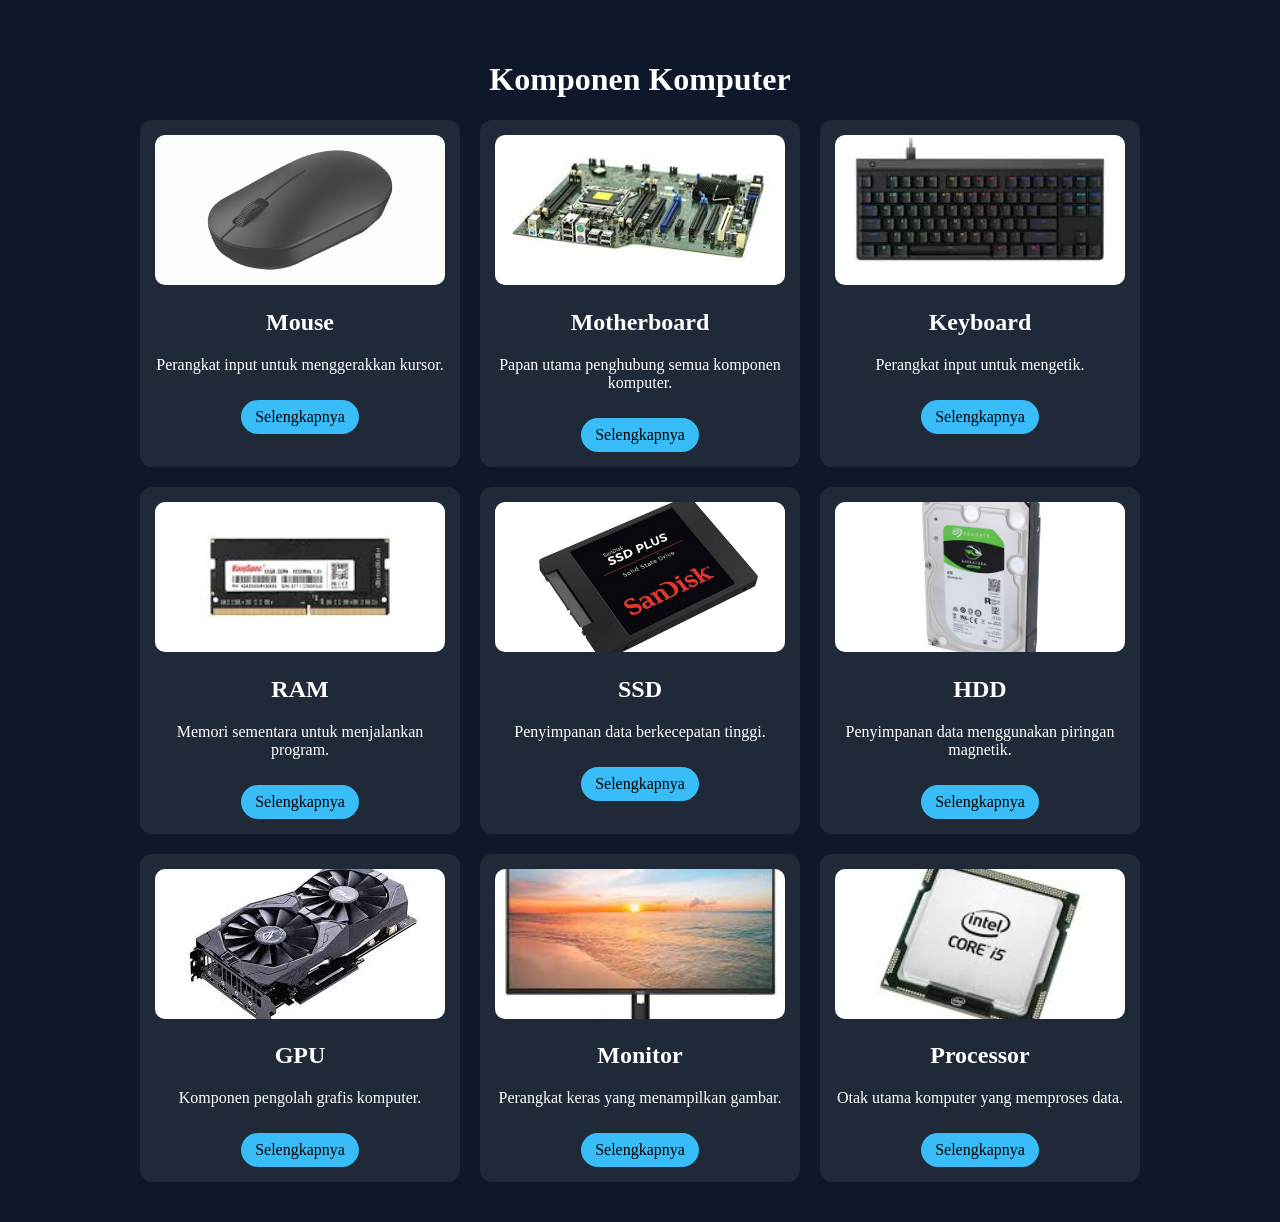
==== beranda.html @ 746a6483 "Add new file beranda.html" ====
<!DOCTYPE html>
<html lang="id">
<head>
<meta charset="UTF-8">
<meta name="viewport" content="width=device-width, initial-scale=1.0">
<title>Media AR Komputer</title>
<link rel="stylesheet" href="style.css">
</head>

<body>

<div class="container">
<h1>Komponen Komputer</h1>

<div class="grid">

<!-- Mouse -->
<div class="card">
<img src="img/mouse.jpg">
<h2>Mouse</h2>
<p>Perangkat input untuk menggerakkan kursor.</p>
<a href="detail.html?komponen=mouse" class="btn">Selengkapnya</a>
</div>

<!-- Motherboard -->
<div class="card">
<img src="img/motherboard.jpg">
<h2>Motherboard</h2>
<p>Papan utama penghubung semua komponen komputer.</p>
<a href="detail.html?komponen=motherboard" class="btn">Selengkapnya</a>
</div>

<!-- Keyboard -->
<div class="card">
<img src="img/keyboard.jpg">
<h2>Keyboard</h2>
<p>Perangkat input untuk mengetik.</p>
<a href="detail.html?komponen=keyboard" class="btn">Selengkapnya</a>
</div>

<!-- RAM -->
<div class="card">
<img src="img/ram.jpg">
<h2>RAM</h2>
<p>Memori sementara untuk menjalankan program.</p>
<a href="detail.html?komponen=ram" class="btn">Selengkapnya</a>
</div>

<!-- SSD -->
<div class="card">
<img src="img/ssd.jpg">
<h2>SSD</h2>
<p>Penyimpanan data berkecepatan tinggi.</p>
<a href="detail.html?komponen=ssd" class="btn">Selengkapnya</a>
</div>

<!-- HDD -->
<div class="card">
<img src="img/hdd.jpg">
<h2>HDD</h2>
<p>Penyimpanan data menggunakan piringan magnetik.</p>
<a href="detail.html?komponen=hdd" class="btn">Selengkapnya</a>
</div>

<!-- GPU -->
<div class="card">
<img src="img/gpu.jpg">
<h2>GPU</h2>
<p>Komponen pengolah grafis komputer.</p>
<a href="detail.html?komponen=gpu" class="btn">Selengkapnya</a>
</div>

<!-- Monitor -->
<div class="card">
<img src="img/monitor.jpg">
<h2>Monitor</h2>
<p>Perangkat keras yang menampilkan gambar.</p>
<a href="detail.html?komponen=monitor" class="btn">Selengkapnya</a>
</div>

<!-- Processor -->
<div class="card">
<img src="img/processor.jpg">
<h2>Processor</h2>
<p>Otak utama komputer yang memproses data.</p>
<a href="detail.html?komponen=processor" class="btn">Selengkapnya</a>
</div>

</div>
</div>

<script src="script.js"></script>
</body>
</html>
---- style.css ----
body{
  font-family: 'Times New Roman', Times, serif;
  background:#0f172a;
  color:white;
  margin:0;
}

.container{
  width:90%;
  max-width:1000px;
  margin:auto;
  padding:40px 20px;
  text-align:center;
  position:relative;
  z-index:1;
}

.grid{
  display:grid;
  grid-template-columns: repeat(3, 1fr);
  gap:20px;
  margin-top:20px;
}

.card{
  background:#1f2937;
  padding:15px;
  border-radius:12px;
}

.card img{
  width:100%;
  height:150px;
  object-fit:cover;
  border-radius:10px;
}

.btn{
  display:inline-block;
  margin-top:10px;
  padding:8px 14px;
  background:#38bdf8;
  color:black;
  text-decoration:none;
  border-radius:20px;
}

.btn:hover{
  background:#0ea5e9;
  transform:scale(1.05);
}

.gambar-detail{
  width:300px;
  margin:20px auto;
  display:block;
  border-radius:10px;
}

.btn-back{
  position:fixed;
  top:15px;
  left:15px;
  background:#38bdf8;
  color:black;
  padding:8px 16px;
  border-radius:20px;
  text-decoration:none;
  font-weight:bold;
  z-index:1000;  
}

.btn-back:hover{
  background:#0ea5e9;
  transform:scale(1.05);
}

.btn-ar{
  display:block;
  width:280px;
  margin:40px auto;
  padding:18px;
  background:#38bdf8;
  color:black;
  text-decoration:none;
  border-radius:30px;
  font-size:20px;
  font-weight:bold;
  text-align:center;
  transition:0.3s;
}

.btn-ar:hover{
  background:#0ea5e9;
  transform:scale(1.05);
}

@media(max-width:900px){
  .grid{
    grid-template-columns: repeat(2,1fr);
  }
}

@media(max-width:500px){
  .grid{
    grid-template-columns: repeat(1,1fr);
  }

  .gambar-detail{
    width:220px;
  }

  .btn-ar{
    width:220px;
    font-size:18px;
  }
}

.detail-container{
  max-width:800px;
}

/* gambar detail */
.gambar-detail{
  width:320px;
  margin:20px auto;
  display:block;
  border-radius:10px;
}

/* teks deskripsi */
.deskripsi{
  font-size:18px;
  line-height:1.6;
  max-width:700px;
  margin:20px auto;
  text-align:justify;
}

/* tombol kembali */
.btn-back{
  position:fixed;
  top:20px;
  left:20px;
  background:#38bdf8;
  color:black;
  padding:8px 16px;
  border-radius:20px;
  text-decoration:none;
  font-weight:bold;
}

/* tombol AR */
.btn-ar{
  display:block;
  width:280px;
  margin:40px auto;
  padding:18px;
  background:#38bdf8;
  color:black;
  text-decoration:none;
  border-radius:30px;
  font-size:20px;
  font-weight:bold;
  text-align:center;
}


@media(max-width:600px){

.detail-container{
  width:95%;
}

#judul{
  font-size:22px;
}

.gambar-detail{
  width:220px;
}

.deskripsi{
  font-size:16px;
  line-height:1.5;
  text-align:left;
}

.btn-ar{
  width:90%;
  font-size:18px;
  padding:16px;
}

.btn-back{
  top:10px;
  left:10px;
  font-size:14px;
}

}
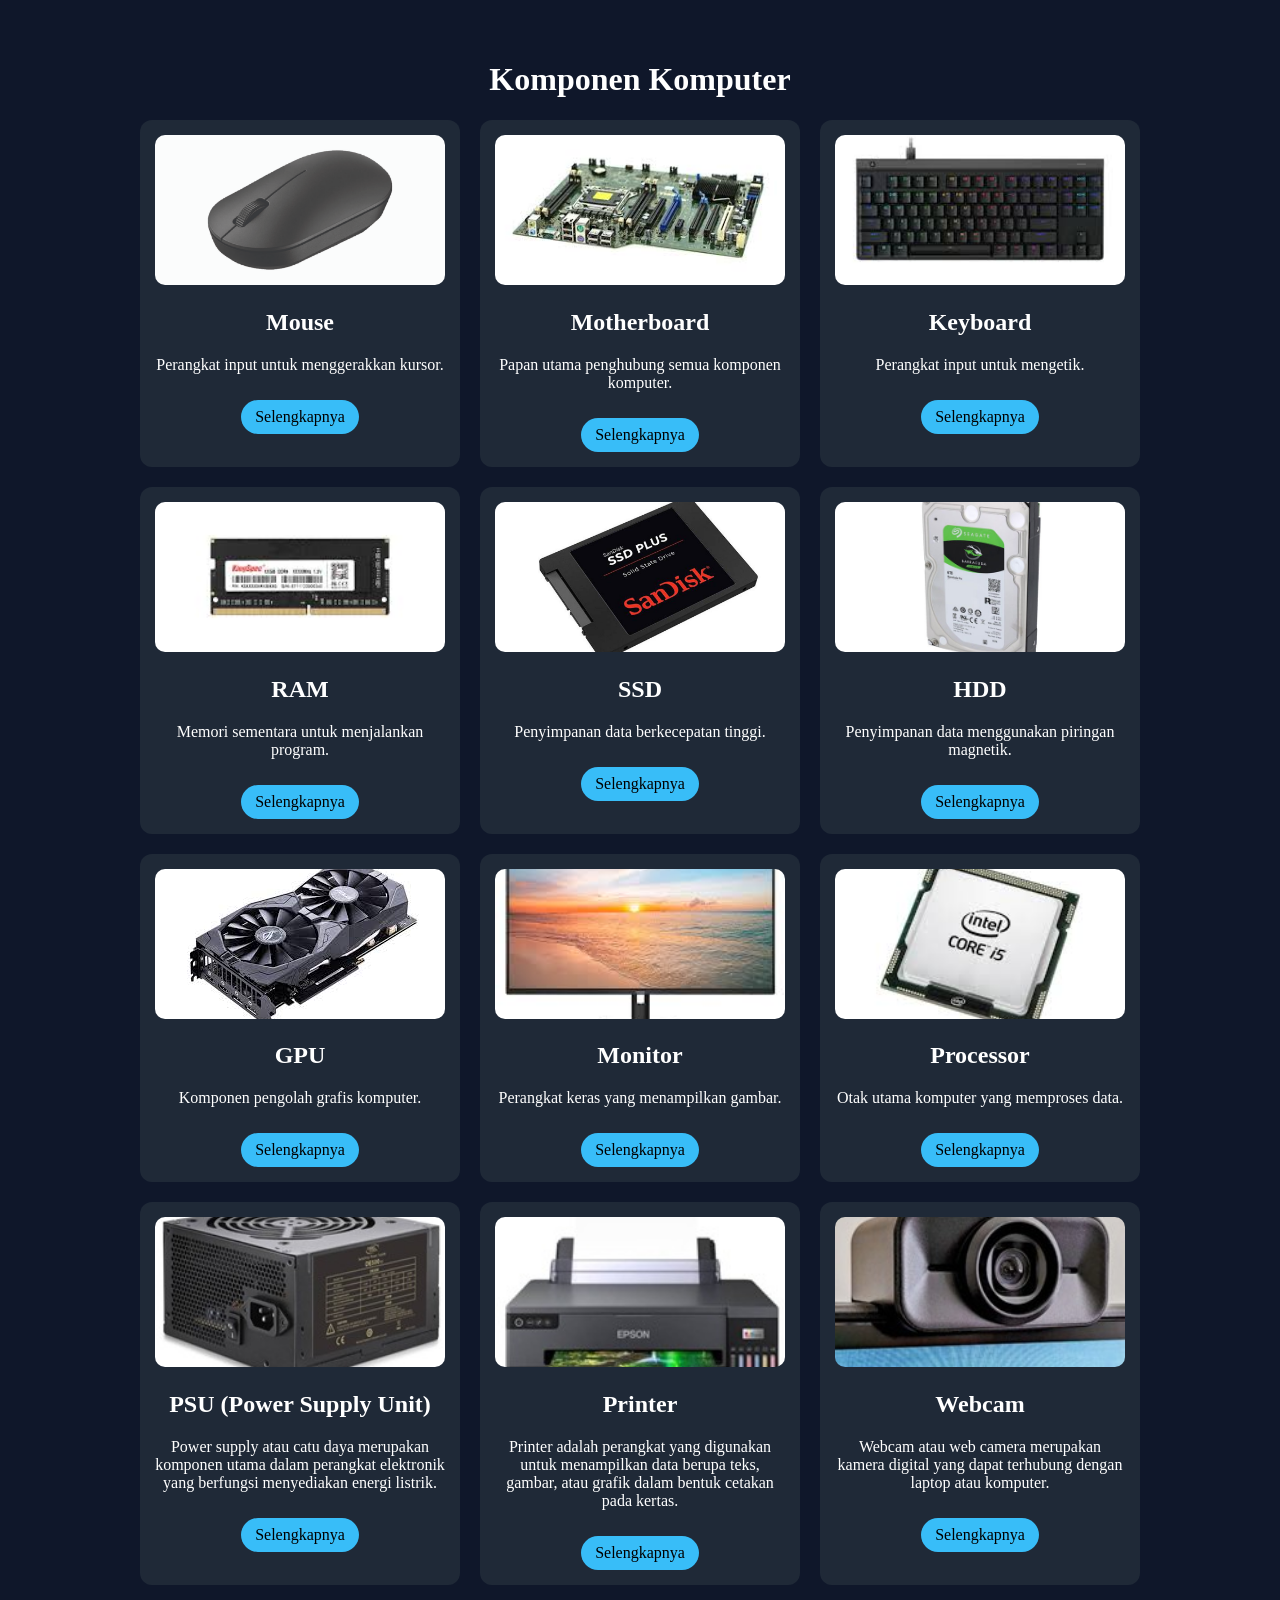
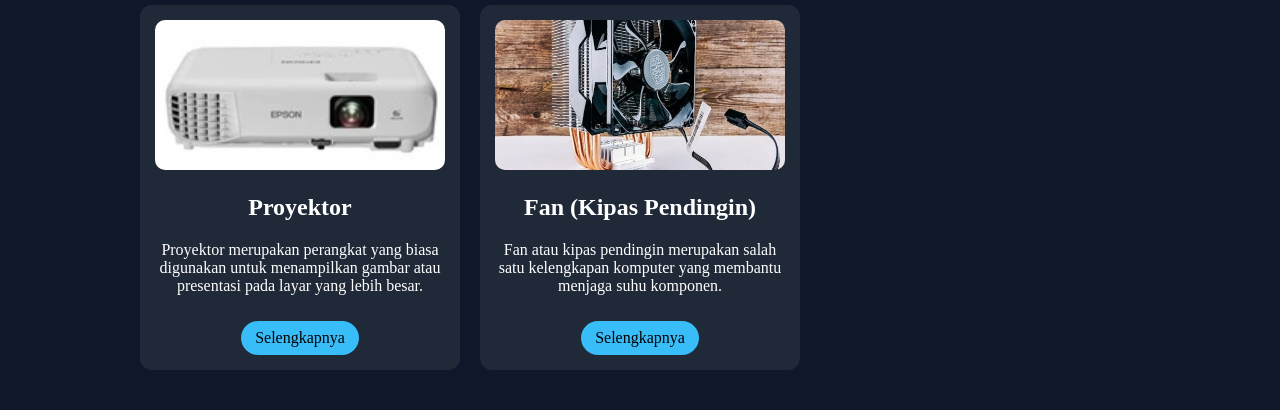
==== commit 2b3bd55a: "Add new components: PSU, Printer, Webcam, Proyektor, Fan" ====
--- a/beranda.html
+++ b/beranda.html
@@ -86,6 +86,47 @@
 <a href="detail.html?komponen=processor" class="btn">Selengkapnya</a>
 </div>
 
+
+<!-- PSU -->
+<div class="card">
+<img src="img/psu.jpg">
+<h2>PSU (Power Supply Unit)</h2>
+<p>Power supply atau catu daya merupakan komponen utama dalam perangkat elektronik yang berfungsi menyediakan energi listrik.</p>
+<a href="detail.html?komponen=psu" class="btn">Selengkapnya</a>
+</div>
+
+<!-- Printer -->
+<div class="card">
+<img src="img/printer.jpg">
+<h2>Printer</h2>
+<p>Printer adalah perangkat yang digunakan untuk menampilkan data berupa teks, gambar, atau grafik dalam bentuk cetakan pada kertas.</p>
+<a href="detail.html?komponen=printer" class="btn">Selengkapnya</a>
+</div>
+
+<!-- Webcam -->
+<div class="card">
+<img src="img/webcam.jpg">
+<h2>Webcam</h2>
+<p>Webcam atau web camera merupakan kamera digital yang dapat terhubung dengan laptop atau komputer.</p>
+<a href="detail.html?komponen=webcam" class="btn">Selengkapnya</a>
+</div>
+
+<!-- Proyektor -->
+<div class="card">
+<img src="img/proyektor.jpg">
+<h2>Proyektor</h2>
+<p>Proyektor merupakan perangkat yang biasa digunakan untuk menampilkan gambar atau presentasi pada layar yang lebih besar.</p>
+<a href="detail.html?komponen=proyektor" class="btn">Selengkapnya</a>
+</div>
+
+<!-- Fan -->
+<div class="card">
+<img src="img/fan.jpg">
+<h2>Fan (Kipas Pendingin)</h2>
+<p>Fan atau kipas pendingin merupakan salah satu kelengkapan komputer yang membantu menjaga suhu komponen.</p>
+<a href="detail.html?komponen=fan" class="btn">Selengkapnya</a>
+</div>
+
 </div>
 </div>
 
--- a/style.css
+++ b/style.css
@@ -5,6 +5,9 @@
   margin:0;
 }
 
+/* ========================= */
+/* CONTAINER */
+/* ========================= */
 .container{
   width:90%;
   max-width:1000px;
@@ -12,9 +15,11 @@
   padding:40px 20px;
   text-align:center;
   position:relative;
-  z-index:1;
-}
-
+}
+
+/* ========================= */
+/* GRID */
+/* ========================= */
 .grid{
   display:grid;
   grid-template-columns: repeat(3, 1fr);
@@ -35,6 +40,9 @@
   border-radius:10px;
 }
 
+/* ========================= */
+/* BUTTON UMUM */
+/* ========================= */
 .btn{
   display:inline-block;
   margin-top:10px;
@@ -43,6 +51,7 @@
   color:black;
   text-decoration:none;
   border-radius:20px;
+  transition:0.3s;
 }
 
 .btn:hover{
@@ -50,6 +59,15 @@
   transform:scale(1.05);
 }
 
+/* ========================= */
+/* HALAMAN DETAIL */
+/* ========================= */
+
+.detail-container{
+  max-width:800px;
+}
+
+/* gambar detail */
 .gambar-detail{
   width:300px;
   margin:20px auto;
@@ -57,78 +75,7 @@
   border-radius:10px;
 }
 
-.btn-back{
-  position:fixed;
-  top:15px;
-  left:15px;
-  background:#38bdf8;
-  color:black;
-  padding:8px 16px;
-  border-radius:20px;
-  text-decoration:none;
-  font-weight:bold;
-  z-index:1000;  
-}
-
-.btn-back:hover{
-  background:#0ea5e9;
-  transform:scale(1.05);
-}
-
-.btn-ar{
-  display:block;
-  width:280px;
-  margin:40px auto;
-  padding:18px;
-  background:#38bdf8;
-  color:black;
-  text-decoration:none;
-  border-radius:30px;
-  font-size:20px;
-  font-weight:bold;
-  text-align:center;
-  transition:0.3s;
-}
-
-.btn-ar:hover{
-  background:#0ea5e9;
-  transform:scale(1.05);
-}
-
-@media(max-width:900px){
-  .grid{
-    grid-template-columns: repeat(2,1fr);
-  }
-}
-
-@media(max-width:500px){
-  .grid{
-    grid-template-columns: repeat(1,1fr);
-  }
-
-  .gambar-detail{
-    width:220px;
-  }
-
-  .btn-ar{
-    width:220px;
-    font-size:18px;
-  }
-}
-
-.detail-container{
-  max-width:800px;
-}
-
-/* gambar detail */
-.gambar-detail{
-  width:320px;
-  margin:20px auto;
-  display:block;
-  border-radius:10px;
-}
-
-/* teks deskripsi */
+/* deskripsi */
 .deskripsi{
   font-size:18px;
   line-height:1.6;
@@ -140,14 +87,21 @@
 /* tombol kembali */
 .btn-back{
   position:fixed;
-  top:20px;
-  left:20px;
+  top:15px;
+  left:15px;
   background:#38bdf8;
   color:black;
   padding:8px 16px;
   border-radius:20px;
   text-decoration:none;
   font-weight:bold;
+  z-index:1000;
+  transition:0.3s;
+}
+
+.btn-back:hover{
+  background:#0ea5e9;
+  transform:scale(1.05);
 }
 
 /* tombol AR */
@@ -163,39 +117,149 @@
   font-size:20px;
   font-weight:bold;
   text-align:center;
-}
-
+  transition:0.3s;
+}
+
+.btn-ar:hover{
+  background:#0ea5e9;
+  transform:scale(1.05);
+}
+
+/* ========================= */
+/* LANDING PAGE */
+/* ========================= */
+
+.landing{
+  display:flex;
+  justify-content:center;
+  align-items:center;
+  height:100vh;
+  background: linear-gradient(135deg, #020617, #0f172a);
+  text-align:center;
+}
+
+.landing-container{
+  width:100%;
+  max-width:420px;
+  padding:30px 20px;
+  background: rgba(31, 41, 55, 0.6);
+  border-radius:20px;
+  backdrop-filter: blur(10px);
+  box-shadow: 0 10px 30px rgba(0,0,0,0.5);
+}
+
+/* logo */
+.logo{
+  width:90px;
+  margin-bottom:15px;
+}
+
+/* teks landing */
+.landing h1{
+  font-size:26px;
+  margin-bottom:5px;
+}
+
+.landing h2{
+  font-size:18px;
+  color:#38bdf8;
+  margin-bottom:15px;
+}
+
+.landing-text{
+  font-size:15px;
+  margin-bottom:25px;
+  color:#cbd5e1;
+}
+
+/* tombol masuk */
+.btn-masuk{
+  display:block;
+  padding:12px;
+  background:#38bdf8;
+  color:black;
+  text-decoration:none;
+  border-radius:25px;
+  font-weight:bold;
+  transition:0.3s;
+}
+
+.btn-masuk:hover{
+  background:#0ea5e9;
+}
+
+/* ========================= */
+/* RESPONSIVE */
+/* ========================= */
+
+@media(max-width:900px){
+  .grid{
+    grid-template-columns: repeat(2,1fr);
+  }
+}
 
 @media(max-width:600px){
 
-.detail-container{
-  width:95%;
-}
-
-#judul{
-  font-size:22px;
-}
-
-.gambar-detail{
-  width:220px;
-}
-
-.deskripsi{
-  font-size:16px;
-  line-height:1.5;
-  text-align:left;
-}
-
-.btn-ar{
-  width:90%;
-  font-size:18px;
-  padding:16px;
-}
-
-.btn-back{
-  top:10px;
-  left:10px;
-  font-size:14px;
-}
-
-}
+  .grid{
+    grid-template-columns: repeat(1,1fr);
+  }
+
+  .gambar-detail{
+    width:220px;
+  }
+
+  .deskripsi{
+    font-size:16px;
+    text-align:left;
+  }
+
+  .btn-ar{
+    width:90%;
+    font-size:18px;
+  }
+
+  .btn-back{
+    top:10px;
+    left:10px;
+    font-size:14px;
+  }
+
+  .logo{
+    width:70px;
+  }
+
+  .landing h1{
+    font-size:22px;
+  }
+
+  .landing h2{
+    font-size:16px;
+  }
+
+  .landing-text{
+    font-size:14px;
+  }
+
+  .btn-masuk{
+    width:100%;
+    font-size:16px;
+  }
+
+/* wrapper logo */
+.logo-wrapper{
+  width:100%;
+  display:flex;
+  justify-content:center;
+  align-items:center;
+  overflow:hidden;
+}
+
+/* FIX ukuran logo */
+.logo{
+  max-width:120px;   /* BATAS ukuran */
+  width:100%;
+  height:auto;
+  object-fit:contain;
+}
+  
+}
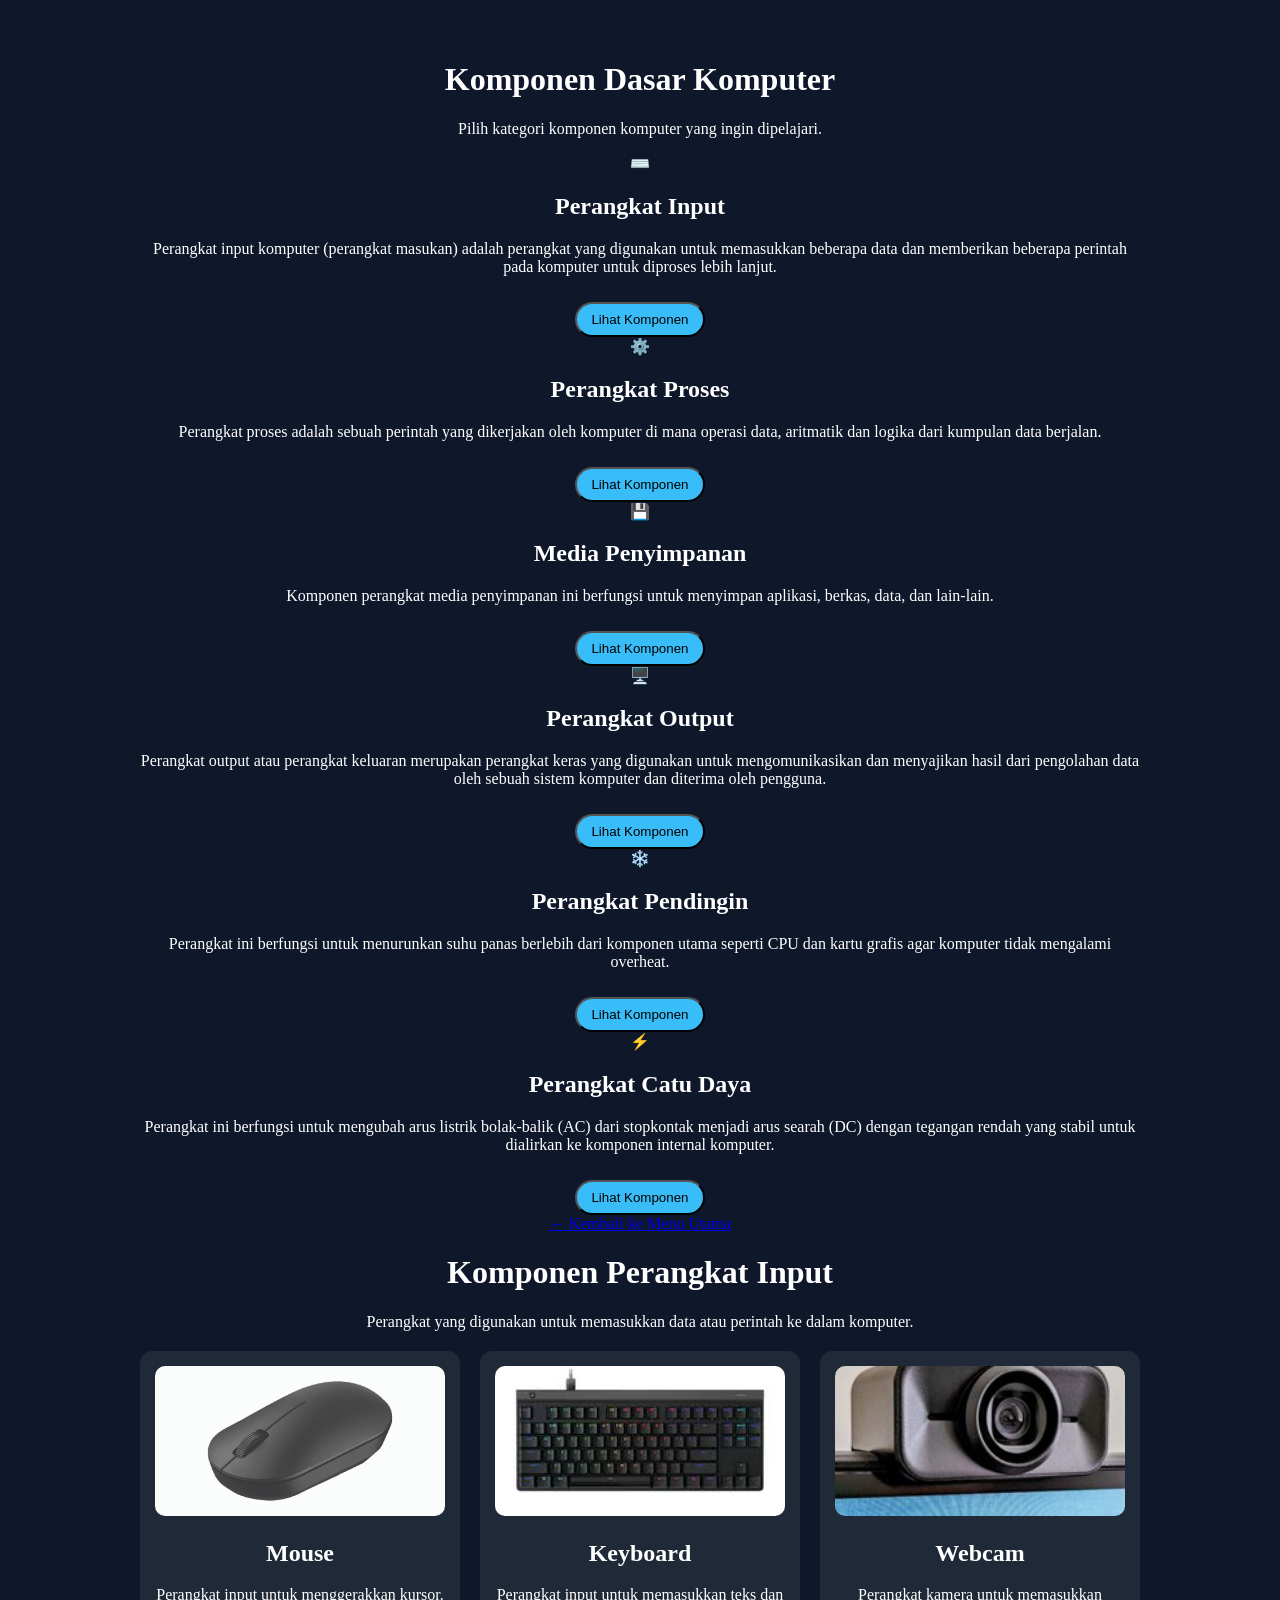
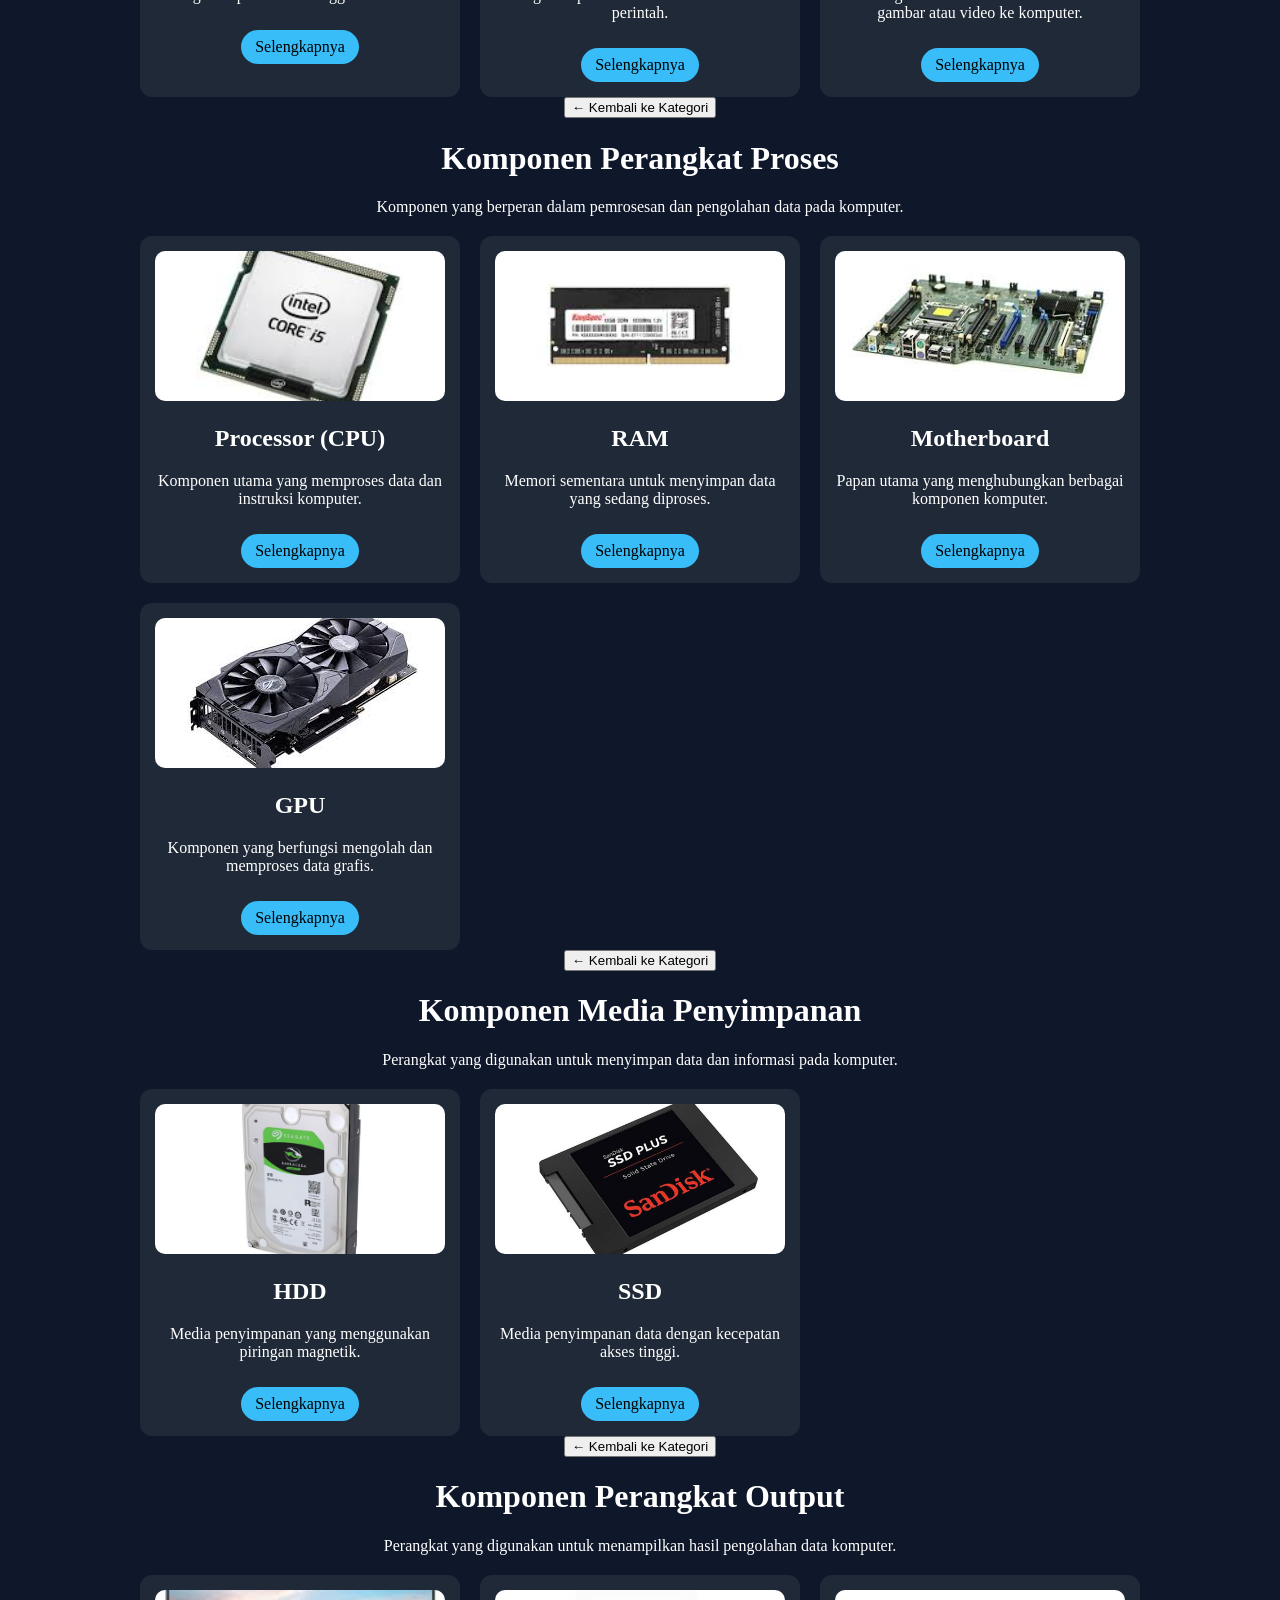
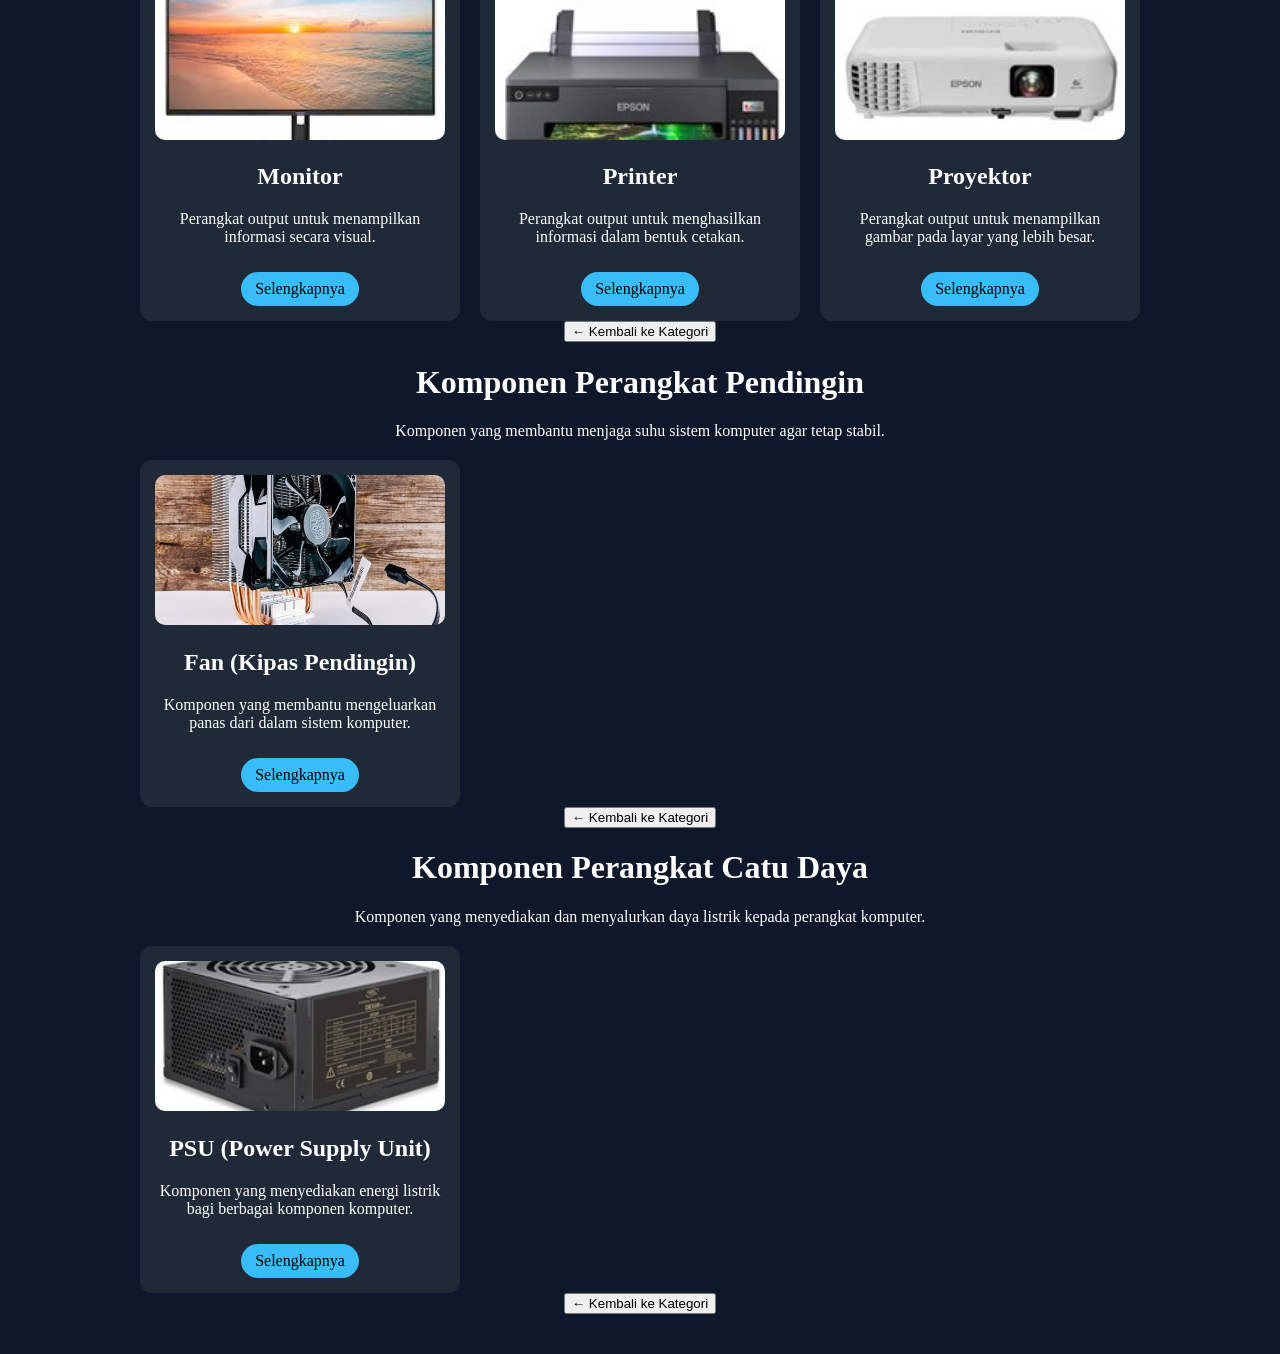
==== commit 071bb0bb: "Revise beranda.html for updated component layout" ====
--- a/beranda.html
+++ b/beranda.html
@@ -1,135 +1,527 @@
 <!DOCTYPE html>
 <html lang="id">
+
 <head>
-<meta charset="UTF-8">
-<meta name="viewport" content="width=device-width, initial-scale=1.0">
-<title>Media AR Komputer</title>
-<link rel="stylesheet" href="style.css">
+  <meta charset="UTF-8">
+  <meta name="viewport" content="width=device-width, initial-scale=1.0">
+
+  <title>Komponen Dasar Komputer</title>
+
+  <link rel="stylesheet" href="style.css">
 </head>
 
 <body>
 
 <div class="container">
-<h1>Komponen Komputer</h1>
-
-<div class="grid">
-
-<!-- Mouse -->
-<div class="card">
-<img src="img/mouse.jpg">
-<h2>Mouse</h2>
-<p>Perangkat input untuk menggerakkan kursor.</p>
-<a href="detail.html?komponen=mouse" class="btn">Selengkapnya</a>
+
+  <!-- ========================= -->
+  <!-- MENU KATEGORI -->
+  <!-- ========================= -->
+
+  <div id="menuKategori">
+
+    <h1>Komponen Dasar Komputer</h1>
+
+    <p class="home-text">
+      Pilih kategori komponen komputer yang ingin dipelajari.
+    </p>
+
+    <div class="kategori-grid">
+
+      <!-- INPUT -->
+      <div class="kategori-card" onclick="bukaKategori('input')">
+        <div class="kategori-icon">⌨️</div>
+        <h2>Perangkat Input</h2>
+        <p>
+          Perangkat input komputer (perangkat masukan) adalah perangkat yang digunakan untuk memasukkan beberapa data dan memberikan beberapa perintah pada komputer untuk diproses lebih lanjut.
+        </p>
+        <button class="btn">Lihat Komponen</button>
+      </div>
+
+
+      <!-- PROSES -->
+      <div class="kategori-card" onclick="bukaKategori('proses')">
+        <div class="kategori-icon">⚙️</div>
+        <h2>Perangkat Proses</h2>
+        <p>
+          Perangkat proses adalah sebuah perintah yang dikerjakan oleh komputer di mana operasi data, aritmatik dan logika dari kumpulan data berjalan.
+        </p>
+        <button class="btn">Lihat Komponen</button>
+      </div>
+
+
+      <!-- PENYIMPANAN -->
+      <div class="kategori-card" onclick="bukaKategori('penyimpanan')">
+        <div class="kategori-icon">💾</div>
+        <h2>Media Penyimpanan</h2>
+        <p>
+          Komponen perangkat media penyimpanan ini berfungsi untuk menyimpan aplikasi, berkas, data, dan lain-lain. 
+        </p>
+        <button class="btn">Lihat Komponen</button>
+      </div>
+
+
+      <!-- OUTPUT -->
+      <div class="kategori-card" onclick="bukaKategori('output')">
+        <div class="kategori-icon">🖥️</div>
+        <h2>Perangkat Output</h2>
+        <p>
+          Perangkat output atau perangkat keluaran merupakan perangkat keras yang digunakan untuk mengomunikasikan dan menyajikan hasil dari pengolahan data oleh sebuah sistem komputer dan diterima oleh pengguna.
+        </p>
+        <button class="btn">Lihat Komponen</button>
+      </div>
+
+
+      <!-- PENDINGIN -->
+      <div class="kategori-card" onclick="bukaKategori('pendingin')">
+        <div class="kategori-icon">❄️</div>
+        <h2>Perangkat Pendingin</h2>
+        <p>
+          Perangkat ini berfungsi untuk menurunkan suhu panas berlebih dari komponen utama seperti CPU dan kartu grafis agar komputer tidak mengalami overheat.
+        </p>
+        <button class="btn">Lihat Komponen</button>
+      </div>
+
+
+      <!-- CATU DAYA -->
+      <div class="kategori-card" onclick="bukaKategori('daya')">
+        <div class="kategori-icon">⚡</div>
+        <h2>Perangkat Catu Daya</h2>
+        <p>
+          Perangkat ini berfungsi untuk mengubah arus listrik bolak-balik (AC) dari stopkontak menjadi arus searah (DC) dengan tegangan rendah yang stabil untuk dialirkan ke komponen internal komputer.
+        </p>
+        <button class="btn">Lihat Komponen</button>
+      </div>
+
+    </div>
+
+
+    <!-- KEMBALI KE HOME -->
+    <a href="home.html" class="home-back">
+      ← Kembali ke Menu Utama
+    </a>
+
+  </div>
+
+
+
+  <!-- ========================= -->
+  <!-- KATEGORI INPUT -->
+  <!-- ========================= -->
+
+  <div id="input" class="kategori-komponen">
+
+    <h1>Komponen Perangkat Input</h1>
+
+    <p class="home-text">
+      Perangkat yang digunakan untuk memasukkan data atau perintah ke dalam komputer.
+    </p>
+
+    <div class="grid">
+
+      <!-- Mouse -->
+      <div class="card">
+        <img src="img/mouse.jpg" alt="Mouse">
+
+        <h2>Mouse</h2>
+
+        <p>
+          Perangkat input untuk menggerakkan kursor.
+        </p>
+
+        <a href="detail.html?komponen=mouse" class="btn">
+          Selengkapnya
+        </a>
+      </div>
+
+
+      <!-- Keyboard -->
+      <div class="card">
+        <img src="img/keyboard.jpg" alt="Keyboard">
+
+        <h2>Keyboard</h2>
+
+        <p>
+          Perangkat input untuk memasukkan teks dan perintah.
+        </p>
+
+        <a href="detail.html?komponen=keyboard" class="btn">
+          Selengkapnya
+        </a>
+      </div>
+
+
+      <!-- Webcam -->
+      <div class="card">
+        <img src="img/webcam.jpg" alt="Webcam">
+
+        <h2>Webcam</h2>
+
+        <p>
+          Perangkat kamera untuk memasukkan gambar atau video ke komputer.
+        </p>
+
+        <a href="detail.html?komponen=webcam" class="btn">
+          Selengkapnya
+        </a>
+      </div>
+
+    </div>
+
+    <button onclick="kembaliKategori()" class="btn-kategori-back">
+      ← Kembali ke Kategori
+    </button>
+
+  </div>
+
+
+
+  <!-- ========================= -->
+  <!-- KATEGORI PROSES -->
+  <!-- ========================= -->
+
+  <div id="proses" class="kategori-komponen">
+
+    <h1>Komponen Perangkat Proses</h1>
+
+    <p class="home-text">
+      Komponen yang berperan dalam pemrosesan dan pengolahan data pada komputer.
+    </p>
+
+    <div class="grid">
+
+      <!-- Processor -->
+      <div class="card">
+        <img src="img/processor.jpg" alt="Processor">
+
+        <h2>Processor (CPU)</h2>
+
+        <p>
+          Komponen utama yang memproses data dan instruksi komputer.
+        </p>
+
+        <a href="detail.html?komponen=processor" class="btn">
+          Selengkapnya
+        </a>
+      </div>
+
+
+      <!-- RAM -->
+      <div class="card">
+        <img src="img/ram.jpg" alt="RAM">
+
+        <h2>RAM</h2>
+
+        <p>
+          Memori sementara untuk menyimpan data yang sedang diproses.
+        </p>
+
+        <a href="detail.html?komponen=ram" class="btn">
+          Selengkapnya
+        </a>
+      </div>
+
+
+      <!-- Motherboard -->
+      <div class="card">
+        <img src="img/motherboard.jpg" alt="Motherboard">
+
+        <h2>Motherboard</h2>
+
+        <p>
+          Papan utama yang menghubungkan berbagai komponen komputer.
+        </p>
+
+        <a href="detail.html?komponen=motherboard" class="btn">
+          Selengkapnya
+        </a>
+      </div>
+
+
+      <!-- GPU -->
+      <div class="card">
+        <img src="img/gpu.jpg" alt="GPU">
+
+        <h2>GPU</h2>
+
+        <p>
+          Komponen yang berfungsi mengolah dan memproses data grafis.
+        </p>
+
+        <a href="detail.html?komponen=gpu" class="btn">
+          Selengkapnya
+        </a>
+      </div>
+
+    </div>
+
+    <button onclick="kembaliKategori()" class="btn-kategori-back">
+      ← Kembali ke Kategori
+    </button>
+
+  </div>
+
+
+
+  <!-- ========================= -->
+  <!-- MEDIA PENYIMPANAN -->
+  <!-- ========================= -->
+
+  <div id="penyimpanan" class="kategori-komponen">
+
+    <h1>Komponen Media Penyimpanan</h1>
+
+    <p class="home-text">
+      Perangkat yang digunakan untuk menyimpan data dan informasi pada komputer.
+    </p>
+
+    <div class="grid">
+
+      <!-- HDD -->
+      <div class="card">
+        <img src="img/hdd.jpg" alt="HDD">
+
+        <h2>HDD</h2>
+
+        <p>
+          Media penyimpanan yang menggunakan piringan magnetik.
+        </p>
+
+        <a href="detail.html?komponen=hdd" class="btn">
+          Selengkapnya
+        </a>
+      </div>
+
+
+      <!-- SSD -->
+      <div class="card">
+        <img src="img/ssd.jpg" alt="SSD">
+
+        <h2>SSD</h2>
+
+        <p>
+          Media penyimpanan data dengan kecepatan akses tinggi.
+        </p>
+
+        <a href="detail.html?komponen=ssd" class="btn">
+          Selengkapnya
+        </a>
+      </div>
+
+    </div>
+
+    <button onclick="kembaliKategori()" class="btn-kategori-back">
+      ← Kembali ke Kategori
+    </button>
+
+  </div>
+
+
+
+  <!-- ========================= -->
+  <!-- OUTPUT -->
+  <!-- ========================= -->
+
+  <div id="output" class="kategori-komponen">
+
+    <h1>Komponen Perangkat Output</h1>
+
+    <p class="home-text">
+      Perangkat yang digunakan untuk menampilkan hasil pengolahan data komputer.
+    </p>
+
+    <div class="grid">
+
+      <!-- Monitor -->
+      <div class="card">
+        <img src="img/monitor.jpg" alt="Monitor">
+
+        <h2>Monitor</h2>
+
+        <p>
+          Perangkat output untuk menampilkan informasi secara visual.
+        </p>
+
+        <a href="detail.html?komponen=monitor" class="btn">
+          Selengkapnya
+        </a>
+      </div>
+
+
+      <!-- Printer -->
+      <div class="card">
+        <img src="img/printer.jpg" alt="Printer">
+
+        <h2>Printer</h2>
+
+        <p>
+          Perangkat output untuk menghasilkan informasi dalam bentuk cetakan.
+        </p>
+
+        <a href="detail.html?komponen=printer" class="btn">
+          Selengkapnya
+        </a>
+      </div>
+
+
+      <!-- Proyektor -->
+      <div class="card">
+        <img src="img/proyektor.jpg" alt="Proyektor">
+
+        <h2>Proyektor</h2>
+
+        <p>
+          Perangkat output untuk menampilkan gambar pada layar yang lebih besar.
+        </p>
+
+        <a href="detail.html?komponen=proyektor" class="btn">
+          Selengkapnya
+        </a>
+      </div>
+
+    </div>
+
+    <button onclick="kembaliKategori()" class="btn-kategori-back">
+      ← Kembali ke Kategori
+    </button>
+
+  </div>
+
+
+
+  <!-- ========================= -->
+  <!-- PENDINGIN -->
+  <!-- ========================= -->
+
+  <div id="pendingin" class="kategori-komponen">
+
+    <h1>Komponen Perangkat Pendingin</h1>
+
+    <p class="home-text">
+      Komponen yang membantu menjaga suhu sistem komputer agar tetap stabil.
+    </p>
+
+    <div class="grid single-card">
+
+      <!-- Fan -->
+      <div class="card">
+
+        <img src="img/fan.jpg" alt="Fan">
+
+        <h2>Fan (Kipas Pendingin)</h2>
+
+        <p>
+          Komponen yang membantu mengeluarkan panas dari dalam sistem komputer.
+        </p>
+
+        <a href="detail.html?komponen=fan" class="btn">
+          Selengkapnya
+        </a>
+
+      </div>
+
+    </div>
+
+    <button onclick="kembaliKategori()" class="btn-kategori-back">
+      ← Kembali ke Kategori
+    </button>
+
+  </div>
+
+
+
+  <!-- ========================= -->
+  <!-- CATU DAYA -->
+  <!-- ========================= -->
+
+  <div id="daya" class="kategori-komponen">
+
+    <h1>Komponen Perangkat Catu Daya</h1>
+
+    <p class="home-text">
+      Komponen yang menyediakan dan menyalurkan daya listrik kepada perangkat komputer.
+    </p>
+
+    <div class="grid single-card">
+
+      <!-- PSU -->
+      <div class="card">
+
+        <img src="img/psu.jpg" alt="PSU">
+
+        <h2>PSU (Power Supply Unit)</h2>
+
+        <p>
+          Komponen yang menyediakan energi listrik bagi berbagai komponen komputer.
+        </p>
+
+        <a href="detail.html?komponen=psu" class="btn">
+          Selengkapnya
+        </a>
+
+      </div>
+
+    </div>
+
+    <button onclick="kembaliKategori()" class="btn-kategori-back">
+      ← Kembali ke Kategori
+    </button>
+
+  </div>
+
 </div>
 
-<!-- Motherboard -->
-<div class="card">
-<img src="img/motherboard.jpg">
-<h2>Motherboard</h2>
-<p>Papan utama penghubung semua komponen komputer.</p>
-<a href="detail.html?komponen=motherboard" class="btn">Selengkapnya</a>
-</div>
-
-<!-- Keyboard -->
-<div class="card">
-<img src="img/keyboard.jpg">
-<h2>Keyboard</h2>
-<p>Perangkat input untuk mengetik.</p>
-<a href="detail.html?komponen=keyboard" class="btn">Selengkapnya</a>
-</div>
-
-<!-- RAM -->
-<div class="card">
-<img src="img/ram.jpg">
-<h2>RAM</h2>
-<p>Memori sementara untuk menjalankan program.</p>
-<a href="detail.html?komponen=ram" class="btn">Selengkapnya</a>
-</div>
-
-<!-- SSD -->
-<div class="card">
-<img src="img/ssd.jpg">
-<h2>SSD</h2>
-<p>Penyimpanan data berkecepatan tinggi.</p>
-<a href="detail.html?komponen=ssd" class="btn">Selengkapnya</a>
-</div>
-
-<!-- HDD -->
-<div class="card">
-<img src="img/hdd.jpg">
-<h2>HDD</h2>
-<p>Penyimpanan data menggunakan piringan magnetik.</p>
-<a href="detail.html?komponen=hdd" class="btn">Selengkapnya</a>
-</div>
-
-<!-- GPU -->
-<div class="card">
-<img src="img/gpu.jpg">
-<h2>GPU</h2>
-<p>Komponen pengolah grafis komputer.</p>
-<a href="detail.html?komponen=gpu" class="btn">Selengkapnya</a>
-</div>
-
-<!-- Monitor -->
-<div class="card">
-<img src="img/monitor.jpg">
-<h2>Monitor</h2>
-<p>Perangkat keras yang menampilkan gambar.</p>
-<a href="detail.html?komponen=monitor" class="btn">Selengkapnya</a>
-</div>
-
-<!-- Processor -->
-<div class="card">
-<img src="img/processor.jpg">
-<h2>Processor</h2>
-<p>Otak utama komputer yang memproses data.</p>
-<a href="detail.html?komponen=processor" class="btn">Selengkapnya</a>
-</div>
-
-
-<!-- PSU -->
-<div class="card">
-<img src="img/psu.jpg">
-<h2>PSU (Power Supply Unit)</h2>
-<p>Power supply atau catu daya merupakan komponen utama dalam perangkat elektronik yang berfungsi menyediakan energi listrik.</p>
-<a href="detail.html?komponen=psu" class="btn">Selengkapnya</a>
-</div>
-
-<!-- Printer -->
-<div class="card">
-<img src="img/printer.jpg">
-<h2>Printer</h2>
-<p>Printer adalah perangkat yang digunakan untuk menampilkan data berupa teks, gambar, atau grafik dalam bentuk cetakan pada kertas.</p>
-<a href="detail.html?komponen=printer" class="btn">Selengkapnya</a>
-</div>
-
-<!-- Webcam -->
-<div class="card">
-<img src="img/webcam.jpg">
-<h2>Webcam</h2>
-<p>Webcam atau web camera merupakan kamera digital yang dapat terhubung dengan laptop atau komputer.</p>
-<a href="detail.html?komponen=webcam" class="btn">Selengkapnya</a>
-</div>
-
-<!-- Proyektor -->
-<div class="card">
-<img src="img/proyektor.jpg">
-<h2>Proyektor</h2>
-<p>Proyektor merupakan perangkat yang biasa digunakan untuk menampilkan gambar atau presentasi pada layar yang lebih besar.</p>
-<a href="detail.html?komponen=proyektor" class="btn">Selengkapnya</a>
-</div>
-
-<!-- Fan -->
-<div class="card">
-<img src="img/fan.jpg">
-<h2>Fan (Kipas Pendingin)</h2>
-<p>Fan atau kipas pendingin merupakan salah satu kelengkapan komputer yang membantu menjaga suhu komponen.</p>
-<a href="detail.html?komponen=fan" class="btn">Selengkapnya</a>
-</div>
-
-</div>
-</div>
-
-<script src="script.js"></script>
+
+<!-- ========================= -->
+<!-- JAVASCRIPT KATEGORI -->
+<!-- ========================= -->
+
+<script>
+
+function bukaKategori(idKategori){
+
+  // Sembunyikan menu kategori
+  document.getElementById("menuKategori").style.display = "none";
+
+  // Sembunyikan seluruh kategori komponen
+  const semuaKategori = document.querySelectorAll(".kategori-komponen");
+
+  semuaKategori.forEach(function(kategori){
+    kategori.style.display = "none";
+  });
+
+  // Tampilkan kategori yang dipilih
+  document.getElementById(idKategori).style.display = "block";
+
+  // Kembali ke atas halaman
+  window.scrollTo({
+    top: 0,
+    behavior: "smooth"
+  });
+}
+
+
+function kembaliKategori(){
+
+  // Sembunyikan seluruh isi kategori
+  const semuaKategori = document.querySelectorAll(".kategori-komponen");
+
+  semuaKategori.forEach(function(kategori){
+    kategori.style.display = "none";
+  });
+
+  // Tampilkan menu kategori
+  document.getElementById("menuKategori").style.display = "block";
+
+  // Kembali ke atas
+  window.scrollTo({
+    top: 0,
+    behavior: "smooth"
+  });
+
+}
+
+</script>
+
 </body>
 </html>
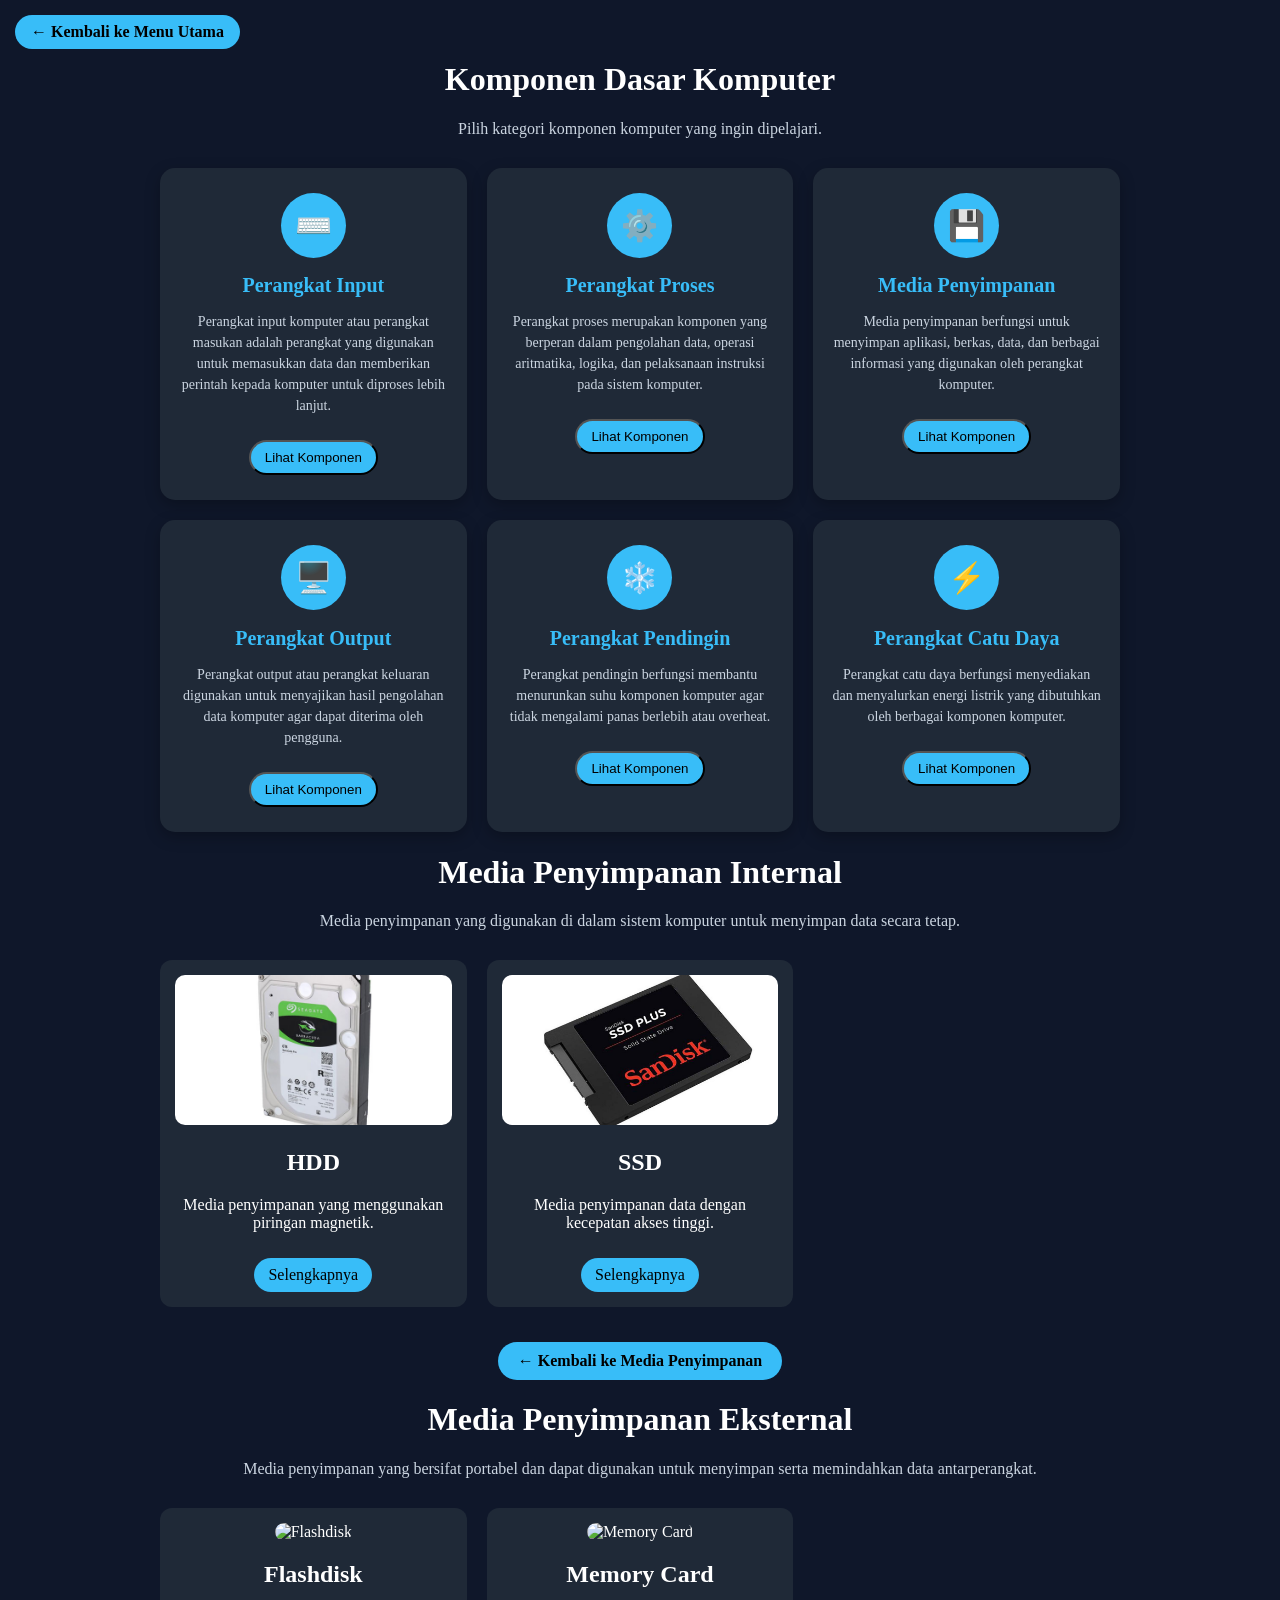
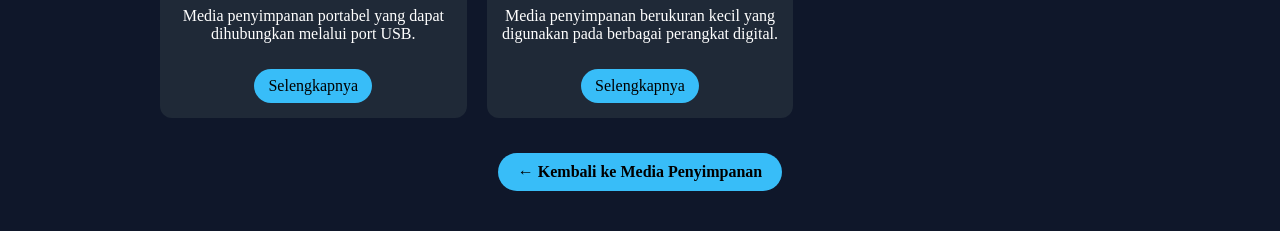
==== commit b2498f69: "Update print statement from 'Hello' to 'Goodbye'" ====
--- a/beranda.html
+++ b/beranda.html
@@ -30,73 +30,126 @@
 
       <!-- INPUT -->
       <div class="kategori-card" onclick="bukaKategori('input')">
+
         <div class="kategori-icon">⌨️</div>
+
         <h2>Perangkat Input</h2>
-        <p>
-          Perangkat input komputer (perangkat masukan) adalah perangkat yang digunakan untuk memasukkan beberapa data dan memberikan beberapa perintah pada komputer untuk diproses lebih lanjut.
-        </p>
-        <button class="btn">Lihat Komponen</button>
+
+        <p>
+          Perangkat input komputer atau perangkat masukan adalah perangkat
+          yang digunakan untuk memasukkan data dan memberikan perintah
+          kepada komputer untuk diproses lebih lanjut.
+        </p>
+
+        <button class="btn">
+          Lihat Komponen
+        </button>
+
       </div>
 
 
       <!-- PROSES -->
       <div class="kategori-card" onclick="bukaKategori('proses')">
+
         <div class="kategori-icon">⚙️</div>
+
         <h2>Perangkat Proses</h2>
-        <p>
-          Perangkat proses adalah sebuah perintah yang dikerjakan oleh komputer di mana operasi data, aritmatik dan logika dari kumpulan data berjalan.
-        </p>
-        <button class="btn">Lihat Komponen</button>
+
+        <p>
+          Perangkat proses merupakan komponen yang berperan dalam
+          pengolahan data, operasi aritmatika, logika, dan pelaksanaan
+          instruksi pada sistem komputer.
+        </p>
+
+        <button class="btn">
+          Lihat Komponen
+        </button>
+
       </div>
 
 
       <!-- PENYIMPANAN -->
       <div class="kategori-card" onclick="bukaKategori('penyimpanan')">
+
         <div class="kategori-icon">💾</div>
+
         <h2>Media Penyimpanan</h2>
-        <p>
-          Komponen perangkat media penyimpanan ini berfungsi untuk menyimpan aplikasi, berkas, data, dan lain-lain. 
-        </p>
-        <button class="btn">Lihat Komponen</button>
+
+        <p>
+          Media penyimpanan berfungsi untuk menyimpan aplikasi,
+          berkas, data, dan berbagai informasi yang digunakan
+          oleh perangkat komputer.
+        </p>
+
+        <button class="btn">
+          Lihat Komponen
+        </button>
+
       </div>
 
 
       <!-- OUTPUT -->
       <div class="kategori-card" onclick="bukaKategori('output')">
+
         <div class="kategori-icon">🖥️</div>
+
         <h2>Perangkat Output</h2>
-        <p>
-          Perangkat output atau perangkat keluaran merupakan perangkat keras yang digunakan untuk mengomunikasikan dan menyajikan hasil dari pengolahan data oleh sebuah sistem komputer dan diterima oleh pengguna.
-        </p>
-        <button class="btn">Lihat Komponen</button>
+
+        <p>
+          Perangkat output atau perangkat keluaran digunakan untuk
+          menyajikan hasil pengolahan data komputer agar dapat diterima
+          oleh pengguna.
+        </p>
+
+        <button class="btn">
+          Lihat Komponen
+        </button>
+
       </div>
 
 
       <!-- PENDINGIN -->
       <div class="kategori-card" onclick="bukaKategori('pendingin')">
+
         <div class="kategori-icon">❄️</div>
+
         <h2>Perangkat Pendingin</h2>
-        <p>
-          Perangkat ini berfungsi untuk menurunkan suhu panas berlebih dari komponen utama seperti CPU dan kartu grafis agar komputer tidak mengalami overheat.
-        </p>
-        <button class="btn">Lihat Komponen</button>
+
+        <p>
+          Perangkat pendingin berfungsi membantu menurunkan suhu
+          komponen komputer agar tidak mengalami panas berlebih
+          atau overheat.
+        </p>
+
+        <button class="btn">
+          Lihat Komponen
+        </button>
+
       </div>
 
 
       <!-- CATU DAYA -->
       <div class="kategori-card" onclick="bukaKategori('daya')">
+
         <div class="kategori-icon">⚡</div>
+
         <h2>Perangkat Catu Daya</h2>
-        <p>
-          Perangkat ini berfungsi untuk mengubah arus listrik bolak-balik (AC) dari stopkontak menjadi arus searah (DC) dengan tegangan rendah yang stabil untuk dialirkan ke komponen internal komputer.
-        </p>
-        <button class="btn">Lihat Komponen</button>
+
+        <p>
+          Perangkat catu daya berfungsi menyediakan dan menyalurkan
+          energi listrik yang dibutuhkan oleh berbagai komponen komputer.
+        </p>
+
+        <button class="btn">
+          Lihat Komponen
+        </button>
+
       </div>
 
     </div>
 
 
-    <!-- KEMBALI KE HOME -->
+    <!-- KEMBALI -->
     <a href="home.html" class="home-back">
       ← Kembali ke Menu Utama
     </a>
@@ -104,9 +157,8 @@
   </div>
 
 
-
-  <!-- ========================= -->
-  <!-- KATEGORI INPUT -->
+  <!-- ========================= -->
+  <!-- INPUT -->
   <!-- ========================= -->
 
   <div id="input" class="kategori-komponen">
@@ -121,52 +173,95 @@
 
       <!-- Mouse -->
       <div class="card">
+
         <img src="img/mouse.jpg" alt="Mouse">
 
         <h2>Mouse</h2>
 
         <p>
-          Perangkat input untuk menggerakkan kursor.
+          Perangkat input untuk menggerakkan pointer atau kursor.
         </p>
 
         <a href="detail.html?komponen=mouse" class="btn">
           Selengkapnya
         </a>
+
       </div>
 
 
       <!-- Keyboard -->
       <div class="card">
+
         <img src="img/keyboard.jpg" alt="Keyboard">
 
         <h2>Keyboard</h2>
 
         <p>
-          Perangkat input untuk memasukkan teks dan perintah.
+          Perangkat input untuk memasukkan teks, angka, dan perintah.
         </p>
 
         <a href="detail.html?komponen=keyboard" class="btn">
           Selengkapnya
         </a>
+
       </div>
 
 
       <!-- Webcam -->
       <div class="card">
+
         <img src="img/webcam.jpg" alt="Webcam">
 
         <h2>Webcam</h2>
 
         <p>
-          Perangkat kamera untuk memasukkan gambar atau video ke komputer.
+          Perangkat input untuk memasukkan gambar atau video ke komputer.
         </p>
 
         <a href="detail.html?komponen=webcam" class="btn">
           Selengkapnya
         </a>
+
+      </div>
+
+
+      <!-- Scanner -->
+      <div class="card">
+
+        <img src="img/scanner.jpg" alt="Scanner">
+
+        <h2>Scanner</h2>
+
+        <p>
+          Perangkat input untuk memindai dokumen atau gambar menjadi data digital.
+        </p>
+
+        <a href="detail.html?komponen=scanner" class="btn">
+          Selengkapnya
+        </a>
+
+      </div>
+
+
+      <!-- Microphone -->
+      <div class="card">
+
+        <img src="img/microphone.jpg" alt="Microphone">
+
+        <h2>Microphone</h2>
+
+        <p>
+          Perangkat input untuk memasukkan atau merekam suara ke komputer.
+        </p>
+
+        <a href="detail.html?komponen=microphone" class="btn">
+          Selengkapnya
+        </a>
+
       </div>
 
     </div>
+
 
     <button onclick="kembaliKategori()" class="btn-kategori-back">
       ← Kembali ke Kategori
@@ -175,9 +270,8 @@
   </div>
 
 
-
-  <!-- ========================= -->
-  <!-- KATEGORI PROSES -->
+  <!-- ========================= -->
+  <!-- PROSES -->
   <!-- ========================= -->
 
   <div id="proses" class="kategori-komponen">
@@ -192,6 +286,7 @@
 
       <!-- Processor -->
       <div class="card">
+
         <img src="img/processor.jpg" alt="Processor">
 
         <h2>Processor (CPU)</h2>
@@ -203,11 +298,13 @@
         <a href="detail.html?komponen=processor" class="btn">
           Selengkapnya
         </a>
+
       </div>
 
 
       <!-- RAM -->
       <div class="card">
+
         <img src="img/ram.jpg" alt="RAM">
 
         <h2>RAM</h2>
@@ -219,11 +316,13 @@
         <a href="detail.html?komponen=ram" class="btn">
           Selengkapnya
         </a>
+
       </div>
 
 
       <!-- Motherboard -->
       <div class="card">
+
         <img src="img/motherboard.jpg" alt="Motherboard">
 
         <h2>Motherboard</h2>
@@ -235,11 +334,13 @@
         <a href="detail.html?komponen=motherboard" class="btn">
           Selengkapnya
         </a>
+
       </div>
 
 
       <!-- GPU -->
       <div class="card">
+
         <img src="img/gpu.jpg" alt="GPU">
 
         <h2>GPU</h2>
@@ -251,9 +352,11 @@
         <a href="detail.html?komponen=gpu" class="btn">
           Selengkapnya
         </a>
+
       </div>
 
     </div>
+
 
     <button onclick="kembaliKategori()" class="btn-kategori-back">
       ← Kembali ke Kategori
@@ -262,7 +365,6 @@
   </div>
 
 
-
   <!-- ========================= -->
   <!-- MEDIA PENYIMPANAN -->
   <!-- ========================= -->
@@ -272,43 +374,57 @@
     <h1>Komponen Media Penyimpanan</h1>
 
     <p class="home-text">
-      Perangkat yang digunakan untuk menyimpan data dan informasi pada komputer.
+      Media penyimpanan digunakan untuk menyimpan data dan informasi
+      pada komputer maupun perangkat digital lainnya.
     </p>
 
-    <div class="grid">
-
-      <!-- HDD -->
-      <div class="card">
-        <img src="img/hdd.jpg" alt="HDD">
-
-        <h2>HDD</h2>
-
-        <p>
-          Media penyimpanan yang menggunakan piringan magnetik.
-        </p>
-
-        <a href="detail.html?komponen=hdd" class="btn">
-          Selengkapnya
-        </a>
-      </div>
-
-
-      <!-- SSD -->
-      <div class="card">
-        <img src="img/ssd.jpg" alt="SSD">
-
-        <h2>SSD</h2>
-
-        <p>
-          Media penyimpanan data dengan kecepatan akses tinggi.
-        </p>
-
-        <a href="detail.html?komponen=ssd" class="btn">
-          Selengkapnya
-        </a>
+    <div class="kategori-grid">
+
+      <!-- INTERNAL -->
+      <div
+        class="kategori-card"
+        onclick="bukaSubKategori('penyimpananInternal')"
+      >
+
+        <div class="kategori-icon">💽</div>
+
+        <h2>Media Penyimpanan Internal</h2>
+
+        <p>
+          Media penyimpanan yang digunakan di dalam sistem komputer
+          untuk menyimpan data, aplikasi, dan sistem operasi.
+        </p>
+
+        <button class="btn">
+          Lihat Komponen
+        </button>
+
+      </div>
+
+
+      <!-- EKSTERNAL -->
+      <div
+        class="kategori-card"
+        onclick="bukaSubKategori('penyimpananEksternal')"
+      >
+
+        <div class="kategori-icon">💾</div>
+
+        <h2>Media Penyimpanan Eksternal</h2>
+
+        <p>
+          Media penyimpanan portabel yang dapat digunakan untuk
+          menyimpan dan memindahkan data antarperangkat.
+        </p>
+
+        <button class="btn">
+          Lihat Komponen
+        </button>
+
       </div>
 
     </div>
+
 
     <button onclick="kembaliKategori()" class="btn-kategori-back">
       ← Kembali ke Kategori
@@ -317,6 +433,137 @@
   </div>
 
 
+  <!-- ========================= -->
+  <!-- PENYIMPANAN INTERNAL -->
+  <!-- ========================= -->
+
+  <div
+    id="penyimpananInternal"
+    class="sub-kategori-komponen"
+  >
+
+    <h1>Media Penyimpanan Internal</h1>
+
+    <p class="home-text">
+      Media penyimpanan yang digunakan di dalam sistem komputer
+      untuk menyimpan data secara tetap.
+    </p>
+
+    <div class="grid">
+
+      <!-- HDD -->
+      <div class="card">
+
+        <img src="img/hdd.jpg" alt="HDD">
+
+        <h2>HDD</h2>
+
+        <p>
+          Media penyimpanan yang menggunakan piringan magnetik.
+        </p>
+
+        <a href="detail.html?komponen=hdd" class="btn">
+          Selengkapnya
+        </a>
+
+      </div>
+
+
+      <!-- SSD -->
+      <div class="card">
+
+        <img src="img/ssd.jpg" alt="SSD">
+
+        <h2>SSD</h2>
+
+        <p>
+          Media penyimpanan data dengan kecepatan akses tinggi.
+        </p>
+
+        <a href="detail.html?komponen=ssd" class="btn">
+          Selengkapnya
+        </a>
+
+      </div>
+
+    </div>
+
+
+    <button
+      onclick="kembaliPenyimpanan()"
+      class="btn-kategori-back"
+    >
+      ← Kembali ke Media Penyimpanan
+    </button>
+
+  </div>
+
+
+  <!-- ========================= -->
+  <!-- PENYIMPANAN EKSTERNAL -->
+  <!-- ========================= -->
+
+  <div
+    id="penyimpananEksternal"
+    class="sub-kategori-komponen"
+  >
+
+    <h1>Media Penyimpanan Eksternal</h1>
+
+    <p class="home-text">
+      Media penyimpanan yang bersifat portabel dan dapat digunakan
+      untuk menyimpan serta memindahkan data antarperangkat.
+    </p>
+
+    <div class="grid">
+
+      <!-- Flashdisk -->
+      <div class="card">
+
+        <img src="img/flashdisk.jpg" alt="Flashdisk">
+
+        <h2>Flashdisk</h2>
+
+        <p>
+          Media penyimpanan portabel yang dapat dihubungkan melalui port USB.
+        </p>
+
+        <a href="detail.html?komponen=flashdisk" class="btn">
+          Selengkapnya
+        </a>
+
+      </div>
+
+
+      <!-- Memory Card -->
+      <div class="card">
+
+        <img src="img/memory.jpg" alt="Memory Card">
+
+        <h2>Memory Card</h2>
+
+        <p>
+          Media penyimpanan berukuran kecil yang digunakan pada berbagai perangkat digital.
+        </p>
+
+        <a href="detail.html?komponen=memorycard" class="btn">
+          Selengkapnya
+        </a>
+
+      </div>
+
+    </div>
+
+
+    <button
+      onclick="kembaliPenyimpanan()"
+      class="btn-kategori-back"
+    >
+      ← Kembali ke Media Penyimpanan
+    </button>
+
+  </div>
+
 
   <!-- ========================= -->
   <!-- OUTPUT -->
@@ -327,13 +574,14 @@
     <h1>Komponen Perangkat Output</h1>
 
     <p class="home-text">
-      Perangkat yang digunakan untuk menampilkan hasil pengolahan data komputer.
+      Perangkat yang digunakan untuk menyajikan hasil pengolahan data komputer.
     </p>
 
     <div class="grid">
 
       <!-- Monitor -->
       <div class="card">
+
         <img src="img/monitor.jpg" alt="Monitor">
 
         <h2>Monitor</h2>
@@ -345,11 +593,13 @@
         <a href="detail.html?komponen=monitor" class="btn">
           Selengkapnya
         </a>
+
       </div>
 
 
       <!-- Printer -->
       <div class="card">
+
         <img src="img/printer.jpg" alt="Printer">
 
         <h2>Printer</h2>
@@ -361,11 +611,13 @@
         <a href="detail.html?komponen=printer" class="btn">
           Selengkapnya
         </a>
+
       </div>
 
 
       <!-- Proyektor -->
       <div class="card">
+
         <img src="img/proyektor.jpg" alt="Proyektor">
 
         <h2>Proyektor</h2>
@@ -377,9 +629,47 @@
         <a href="detail.html?komponen=proyektor" class="btn">
           Selengkapnya
         </a>
+
+      </div>
+
+
+      <!-- Speaker -->
+      <div class="card">
+
+        <img src="img/speaker.jpg" alt="Speaker">
+
+        <h2>Speaker</h2>
+
+        <p>
+          Perangkat output untuk menghasilkan suara dari komputer.
+        </p>
+
+        <a href="detail.html?komponen=speaker" class="btn">
+          Selengkapnya
+        </a>
+
+      </div>
+
+
+      <!-- Headset -->
+      <div class="card">
+
+        <img src="img/headset.jpg" alt="Headset">
+
+        <h2>Headset</h2>
+
+        <p>
+          Perangkat yang digunakan untuk mendengarkan suara secara pribadi.
+        </p>
+
+        <a href="detail.html?komponen=headset" class="btn">
+          Selengkapnya
+        </a>
+
       </div>
 
     </div>
+
 
     <button onclick="kembaliKategori()" class="btn-kategori-back">
       ← Kembali ke Kategori
@@ -388,7 +678,6 @@
   </div>
 
 
-
   <!-- ========================= -->
   <!-- PENDINGIN -->
   <!-- ========================= -->
@@ -422,6 +711,7 @@
 
     </div>
 
+
     <button onclick="kembaliKategori()" class="btn-kategori-back">
       ← Kembali ke Kategori
     </button>
@@ -429,7 +719,6 @@
   </div>
 
 
-
   <!-- ========================= -->
   <!-- CATU DAYA -->
   <!-- ========================= -->
@@ -463,6 +752,7 @@
 
     </div>
 
+
     <button onclick="kembaliKategori()" class="btn-kategori-back">
       ← Kembali ke Kategori
     </button>
@@ -483,37 +773,55 @@
   // Sembunyikan menu kategori
   document.getElementById("menuKategori").style.display = "none";
 
-  // Sembunyikan seluruh kategori komponen
-  const semuaKategori = document.querySelectorAll(".kategori-komponen");
+  // Sembunyikan seluruh kategori utama
+  const semuaKategori =
+    document.querySelectorAll(".kategori-komponen");
 
   semuaKategori.forEach(function(kategori){
     kategori.style.display = "none";
   });
 
+  // Sembunyikan seluruh subkategori
+  const semuaSubKategori =
+    document.querySelectorAll(".sub-kategori-komponen");
+
+  semuaSubKategori.forEach(function(subKategori){
+    subKategori.style.display = "none";
+  });
+
   // Tampilkan kategori yang dipilih
   document.getElementById(idKategori).style.display = "block";
 
-  // Kembali ke atas halaman
+  // Scroll ke atas
   window.scrollTo({
     top: 0,
     behavior: "smooth"
   });
+
 }
 
 
 function kembaliKategori(){
 
-  // Sembunyikan seluruh isi kategori
-  const semuaKategori = document.querySelectorAll(".kategori-komponen");
+  // Sembunyikan seluruh kategori
+  const semuaKategori =
+    document.querySelectorAll(".kategori-komponen");
 
   semuaKategori.forEach(function(kategori){
     kategori.style.display = "none";
   });
 
-  // Tampilkan menu kategori
+  // Sembunyikan seluruh subkategori
+  const semuaSubKategori =
+    document.querySelectorAll(".sub-kategori-komponen");
+
+  semuaSubKategori.forEach(function(subKategori){
+    subKategori.style.display = "none";
+  });
+
+  // Tampilkan menu utama kategori
   document.getElementById("menuKategori").style.display = "block";
 
-  // Kembali ke atas
   window.scrollTo({
     top: 0,
     behavior: "smooth"
@@ -521,6 +829,55 @@
 
 }
 
+
+/* ========================= */
+/* SUB KATEGORI PENYIMPANAN */
+/* ========================= */
+
+function bukaSubKategori(idSubKategori){
+
+  // Sembunyikan kategori penyimpanan
+  document.getElementById("penyimpanan").style.display = "none";
+
+  // Sembunyikan semua subkategori
+  const semuaSubKategori =
+    document.querySelectorAll(".sub-kategori-komponen");
+
+  semuaSubKategori.forEach(function(subKategori){
+    subKategori.style.display = "none";
+  });
+
+  // Tampilkan subkategori yang dipilih
+  document.getElementById(idSubKategori).style.display = "block";
+
+  window.scrollTo({
+    top: 0,
+    behavior: "smooth"
+  });
+
+}
+
+
+function kembaliPenyimpanan(){
+
+  // Sembunyikan semua subkategori
+  const semuaSubKategori =
+    document.querySelectorAll(".sub-kategori-komponen");
+
+  semuaSubKategori.forEach(function(subKategori){
+    subKategori.style.display = "none";
+  });
+
+  // Tampilkan kategori media penyimpanan
+  document.getElementById("penyimpanan").style.display = "block";
+
+  window.scrollTo({
+    top: 0,
+    behavior: "smooth"
+  });
+
+}
+
 </script>
 
 </body>
--- a/style.css
+++ b/style.css
@@ -1,5 +1,5 @@
 body{
-  font-family: 'Times New Roman', Times, serif;
+  font-family:'Times New Roman', Times, serif;
   background:#0f172a;
   color:white;
   margin:0;
@@ -15,6 +15,7 @@
   padding:40px 20px;
   text-align:center;
   position:relative;
+  box-sizing:border-box;
 }
 
 /* ========================= */
@@ -22,7 +23,7 @@
 /* ========================= */
 .grid{
   display:grid;
-  grid-template-columns: repeat(3, 1fr);
+  grid-template-columns:repeat(3, 1fr);
   gap:20px;
   margin-top:20px;
 }
@@ -62,12 +63,10 @@
 /* ========================= */
 /* HALAMAN DETAIL */
 /* ========================= */
-
 .detail-container{
   max-width:800px;
 }
 
-/* gambar detail */
 .gambar-detail{
   width:300px;
   margin:20px auto;
@@ -75,7 +74,6 @@
   border-radius:10px;
 }
 
-/* deskripsi */
 .deskripsi{
   font-size:18px;
   line-height:1.6;
@@ -84,7 +82,6 @@
   text-align:justify;
 }
 
-/* tombol kembali */
 .btn-back{
   position:fixed;
   top:15px;
@@ -104,7 +101,6 @@
   transform:scale(1.05);
 }
 
-/* tombol AR */
 .btn-ar{
   display:block;
   width:280px;
@@ -128,82 +124,260 @@
 /* ========================= */
 /* LANDING PAGE */
 /* ========================= */
-
 .landing{
+  min-height:100vh;
   display:flex;
   justify-content:center;
   align-items:center;
-  height:100vh;
-  background: linear-gradient(135deg, #020617, #0f172a);
+  background:linear-gradient(135deg, #020617, #0f172a);
   text-align:center;
+  padding:30px 15px;
+  box-sizing:border-box;
 }
 
 .landing-container{
   width:100%;
-  max-width:420px;
-  padding:30px 20px;
-  background: rgba(31, 41, 55, 0.6);
+  max-width:480px;
+  padding:35px 30px;
+  background:rgba(31, 41, 55, 0.65);
   border-radius:20px;
-  backdrop-filter: blur(10px);
-  box-shadow: 0 10px 30px rgba(0,0,0,0.5);
-}
-
-/* logo */
+  backdrop-filter:blur(10px);
+  box-shadow:0 10px 30px rgba(0,0,0,0.5);
+  box-sizing:border-box;
+}
+
+/* ========================= */
+/* LOGO LANDING */
+/* ========================= */
+.logo-wrapper{
+  width:100%;
+  display:flex;
+  justify-content:center;
+  align-items:center;
+  gap:18px;
+  margin-bottom:25px;
+}
+
 .logo{
-  width:90px;
-  margin-bottom:15px;
-}
-
-/* teks landing */
+  width:75px;
+  height:75px;
+  object-fit:contain;
+  margin:0;
+}
+
+/* ========================= */
+/* JUDUL LANDING */
+/* ========================= */
 .landing h1{
-  font-size:26px;
-  margin-bottom:5px;
+  font-size:27px;
+  margin:0 0 6px 0;
 }
 
 .landing h2{
-  font-size:18px;
+  font-size:19px;
   color:#38bdf8;
-  margin-bottom:15px;
+  margin:0 0 15px 0;
 }
 
 .landing-text{
   font-size:15px;
-  margin-bottom:25px;
+  line-height:1.5;
+  margin-bottom:20px;
   color:#cbd5e1;
 }
 
-/* tombol masuk */
+/* ========================= */
+/* TOMBOL MASUK */
+/* ========================= */
 .btn-masuk{
   display:block;
-  padding:12px;
+  width:100%;
+  box-sizing:border-box;
+  padding:13px;
   background:#38bdf8;
   color:black;
   text-decoration:none;
   border-radius:25px;
   font-weight:bold;
+  font-size:16px;
   transition:0.3s;
 }
 
 .btn-masuk:hover{
   background:#0ea5e9;
-}
-
-/* ========================= */
-/* RESPONSIVE */
-/* ========================= */
-
+  transform:scale(1.02);
+}
+
+/* ========================= */
+/* HOME / MENU UTAMA */
+/* ========================= */
+.home-container{
+  max-width:720px;
+  min-height:100vh;
+  box-sizing:border-box;
+}
+
+.home-container h1{
+  margin-bottom:5px;
+}
+
+.home-subtitle{
+  color:#38bdf8;
+  font-size:22px;
+  margin-top:0;
+  margin-bottom:10px;
+}
+
+.home-text{
+  color:#cbd5e1;
+  font-size:16px;
+  margin-bottom:30px;
+}
+
+/* daftar menu */
+.home-menu{
+  display:flex;
+  flex-direction:column;
+  gap:15px;
+  max-width:620px;
+  margin:0 auto;
+}
+
+/* tombol menu */
+.home-btn{
+  display:flex;
+  align-items:center;
+  gap:18px;
+  padding:18px 20px;
+
+  background:#1f2937;
+  color:white;
+
+  border-radius:15px;
+  text-decoration:none;
+  text-align:left;
+
+  box-shadow:0 5px 15px rgba(0,0,0,0.25);
+  transition:0.3s;
+}
+
+.home-btn:hover{
+  background:#273548;
+  transform:translateY(-3px);
+  box-shadow:0 8px 20px rgba(0,0,0,0.35);
+}
+
+/* icon menu */
+.home-icon{
+  width:48px;
+  min-width:48px;
+  height:48px;
+
+  display:flex;
+  justify-content:center;
+  align-items:center;
+
+  background:#38bdf8;
+  border-radius:12px;
+
+  font-size:23px;
+}
+
+/* judul tiap menu */
+.home-btn strong{
+  display:block;
+  color:#38bdf8;
+  font-size:18px;
+  margin-bottom:5px;
+}
+
+/* deskripsi menu */
+.home-btn small{
+  display:block;
+  color:#cbd5e1;
+  font-size:14px;
+  line-height:1.4;
+}
+
+/* tombol kembali dari home */
+.home-back{
+  position:fixed;
+  top:15px;
+  left:15px;
+  background:#38bdf8;
+  color:black;
+  padding:8px 16px;
+  border-radius:20px;
+  text-decoration:none;
+  font-weight:bold;
+  z-index:1000;
+  transition:0.3s;
+}
+
+.home-back:hover{
+  background:#0ea5e9;
+  transform:scale(1.02);
+}
+
+/* ========================= */
+/* HALAMAN INFORMASI */
+/* Panduan, Pengembang, CP/TP */
+/* ========================= */
+.info-container{
+  max-width:800px;
+}
+
+.info-box{
+  background:#1f2937;
+  border-radius:15px;
+  padding:25px;
+  margin-top:20px;
+  text-align:left;
+  line-height:1.6;
+}
+
+.info-box h2,
+.info-box h3{
+  color:#38bdf8;
+}
+
+.info-box p{
+  color:#e2e8f0;
+}
+
+.info-box ul,
+.info-box ol{
+  color:#e2e8f0;
+  padding-left:25px;
+}
+
+/* ========================= */
+/* RESPONSIVE TABLET */
+/* ========================= */
 @media(max-width:900px){
+
   .grid{
-    grid-template-columns: repeat(2,1fr);
-  }
-}
-
+    grid-template-columns:repeat(2, 1fr);
+  }
+
+}
+
+/* ========================= */
+/* RESPONSIVE HP */
+/* ========================= */
 @media(max-width:600px){
 
+  .container{
+    width:92%;
+    padding:25px 10px;
+  }
+
+  /* GRID */
   .grid{
-    grid-template-columns: repeat(1,1fr);
-  }
-
+    grid-template-columns:repeat(1, 1fr);
+  }
+
+  /* DETAIL */
   .gambar-detail{
     width:220px;
   }
@@ -216,6 +390,7 @@
   .btn-ar{
     width:90%;
     font-size:18px;
+    box-sizing:border-box;
   }
 
   .btn-back{
@@ -224,8 +399,25 @@
     font-size:14px;
   }
 
+  /* LANDING */
+  .landing{
+    align-items:flex-start;
+    padding-top:25px;
+  }
+
+  .landing-container{
+    max-width:100%;
+    padding:25px 18px;
+  }
+
+  .logo-wrapper{
+    gap:12px;
+    margin-bottom:20px;
+  }
+
   .logo{
-    width:70px;
+    width:60px;
+    height:60px;
   }
 
   .landing h1{
@@ -233,7 +425,7 @@
   }
 
   .landing h2{
-    font-size:16px;
+    font-size:17px;
   }
 
   .landing-text{
@@ -241,25 +433,415 @@
   }
 
   .btn-masuk{
-    width:100%;
     font-size:16px;
   }
 
-/* wrapper logo */
-.logo-wrapper{
-  width:100%;
+  /* HOME */
+  .home-container{
+    width:92%;
+    padding-top:30px;
+  }
+
+  .home-container h1{
+    font-size:24px;
+  }
+
+  .home-subtitle{
+    font-size:18px;
+  }
+
+  .home-text{
+    font-size:14px;
+    margin-bottom:22px;
+  }
+
+  .home-menu{
+    gap:12px;
+  }
+
+  .home-btn{
+    gap:13px;
+    padding:15px;
+  }
+
+  .home-icon{
+    width:42px;
+    min-width:42px;
+    height:42px;
+    font-size:20px;
+  }
+
+  .home-btn strong{
+    font-size:16px;
+  }
+
+  .home-btn small{
+    font-size:13px;
+  }
+
+  .home-back{
+    font-size:14px;
+  }
+
+  /* INFO */
+  .info-box{
+    padding:18px;
+    font-size:15px;
+  }
+
+}
+
+/* ========================= */
+/* HP SANGAT KECIL */
+/* ========================= */
+@media(max-width:380px){
+
+  .logo-wrapper{
+    gap:8px;
+  }
+
+  .logo{
+    width:52px;
+    height:52px;
+  }
+
+  .landing h1{
+    font-size:20px;
+  }
+
+  .landing h2{
+    font-size:15px;
+  }
+
+  .landing-text{
+    font-size:13px;
+  }
+
+  .home-container h1{
+    font-size:21px;
+  }
+
+  .home-subtitle{
+    font-size:16px;
+  }
+
+  .home-btn{
+    padding:12px;
+    gap:10px;
+  }
+
+  .home-icon{
+    width:38px;
+    min-width:38px;
+    height:38px;
+    font-size:18px;
+  }
+
+  .home-btn strong{
+    font-size:14px;
+  }
+
+  .home-btn small{
+    font-size:12px;
+  }
+
+}
+
+/* ========================= */
+/* HALAMAN PENGEMBANG */
+/* ========================= */
+
+.identitas{
+  max-width:600px;
+  margin:25px auto;
+  padding:25px;
+
+  background:#1f2937;
+  border-radius:15px;
+
+  box-shadow:0 5px 15px rgba(0,0,0,0.25);
+}
+
+.identitas p{
+  margin:0;
+  padding:16px 10px;
+
+  font-size:17px;
+  line-height:1.6;
+
+  color:#e2e8f0;
+
+  border-bottom:1px solid #374151;
+}
+
+.identitas p:last-child{
+  border-bottom:none;
+}
+
+.identitas strong{
+  display:inline-block;
+  margin-bottom:3px;
+
+  color:#38bdf8;
+  font-size:16px;
+}
+
+/* RESPONSIVE PENGEMBANG */
+
+@media(max-width:600px){
+
+  .identitas{
+    padding:15px;
+    margin-top:20px;
+  }
+
+  .identitas p{
+    padding:14px 5px;
+    font-size:15px;
+  }
+
+  .identitas strong{
+    font-size:15px;
+  }
+
+}
+
+/* ========================= */
+/* CAPAIAN & TUJUAN */
+/* ========================= */
+
+.pembelajaran-box{
+  max-width:700px;
+  margin:20px auto;
+  padding:25px;
+
+  background:#1f2937;
+  border-radius:15px;
+
+  text-align:left;
+
+  box-shadow:0 5px 15px rgba(0,0,0,0.25);
+}
+
+/* Judul CP dan TP */
+.pembelajaran-box h2{
+  color:#38bdf8;
+  font-size:21px;
+
+  margin-top:0;
+  margin-bottom:15px;
+
+  padding-bottom:10px;
+  border-bottom:1px solid #374151;
+}
+
+/* Paragraf */
+.pembelajaran-box p{
+  color:#e2e8f0;
+
+  font-size:16px;
+  line-height:1.7;
+
+  text-align:justify;
+}
+
+/* Daftar tujuan */
+.pembelajaran-box ol{
+  padding-left:25px;
+  margin-bottom:0;
+}
+
+.pembelajaran-box li{
+  color:#e2e8f0;
+
+  font-size:16px;
+  line-height:1.6;
+
+  margin-bottom:12px;
+
+  padding-left:5px;
+
+  text-align:justify;
+}
+
+/* ========================= */
+/* RESPONSIVE CP & TP */
+/* ========================= */
+
+@media(max-width:600px){
+
+  .pembelajaran-box{
+    padding:18px;
+    margin:15px auto;
+  }
+
+  .pembelajaran-box h2{
+    font-size:18px;
+  }
+
+  .pembelajaran-box p{
+    font-size:14px;
+    text-align:left;
+  }
+
+  .pembelajaran-box ol{
+    padding-left:20px;
+  }
+
+  .pembelajaran-box li{
+    font-size:14px;
+    text-align:left;
+    margin-bottom:10px;
+  }
+
+}
+
+/* ========================= */
+/* KATEGORI KOMPONEN */
+/* ========================= */
+
+.kategori-grid{
+  display:grid;
+  grid-template-columns:repeat(3, 1fr);
+  gap:20px;
+  margin-top:30px;
+}
+
+.kategori-card{
+  background:#1f2937;
+  border-radius:15px;
+  padding:25px 18px;
+
+  cursor:pointer;
+
+  box-shadow:0 5px 15px rgba(0,0,0,0.25);
+
+  transition:0.3s;
+}
+
+.kategori-card:hover{
+  transform:translateY(-5px);
+  background:#273548;
+}
+
+.kategori-icon{
+  width:65px;
+  height:65px;
+
   display:flex;
   justify-content:center;
   align-items:center;
-  overflow:hidden;
-}
-
-/* FIX ukuran logo */
-.logo{
-  max-width:120px;   /* BATAS ukuran */
-  width:100%;
-  height:auto;
-  object-fit:contain;
-}
-  
-}
+
+  margin:0 auto 15px auto;
+
+  background:#38bdf8;
+  border-radius:50%;
+
+  font-size:30px;
+}
+
+.kategori-card h2{
+  color:#38bdf8;
+  font-size:20px;
+  margin-bottom:10px;
+}
+
+.kategori-card p{
+  color:#cbd5e1;
+  font-size:14px;
+  line-height:1.5;
+
+  min-height:42px;
+}
+
+
+/* Isi kategori awalnya disembunyikan */
+
+.kategori-komponen{
+  display:none;
+}
+
+
+/* Tombol kembali kategori */
+
+.btn-kategori-back{
+  margin-top:35px;
+
+  padding:10px 20px;
+
+  background:#38bdf8;
+  color:black;
+
+  border:none;
+  border-radius:25px;
+
+  font-family:'Times New Roman', Times, serif;
+  font-size:16px;
+  font-weight:bold;
+
+  cursor:pointer;
+
+  transition:0.3s;
+}
+
+.btn-kategori-back:hover{
+  background:#0ea5e9;
+  transform:scale(1.03);
+}
+
+
+/* Untuk kategori yang hanya memiliki 1 komponen */
+
+.single-card{
+  max-width:320px;
+  margin:25px auto 0 auto;
+
+  grid-template-columns:1fr;
+}
+
+
+/* ========================= */
+/* RESPONSIVE KATEGORI */
+/* ========================= */
+
+@media(max-width:900px){
+
+  .kategori-grid{
+    grid-template-columns:repeat(2, 1fr);
+  }
+
+}
+
+
+@media(max-width:600px){
+
+  .kategori-grid{
+    grid-template-columns:1fr;
+    gap:15px;
+  }
+
+  .kategori-card{
+    padding:20px 15px;
+  }
+
+  .kategori-icon{
+    width:55px;
+    height:55px;
+    font-size:25px;
+  }
+
+  .kategori-card h2{
+    font-size:18px;
+  }
+
+  .kategori-card p{
+    font-size:13px;
+    min-height:auto;
+  }
+
+  .btn-kategori-back{
+    width:90%;
+    font-size:15px;
+  }
+
+}
